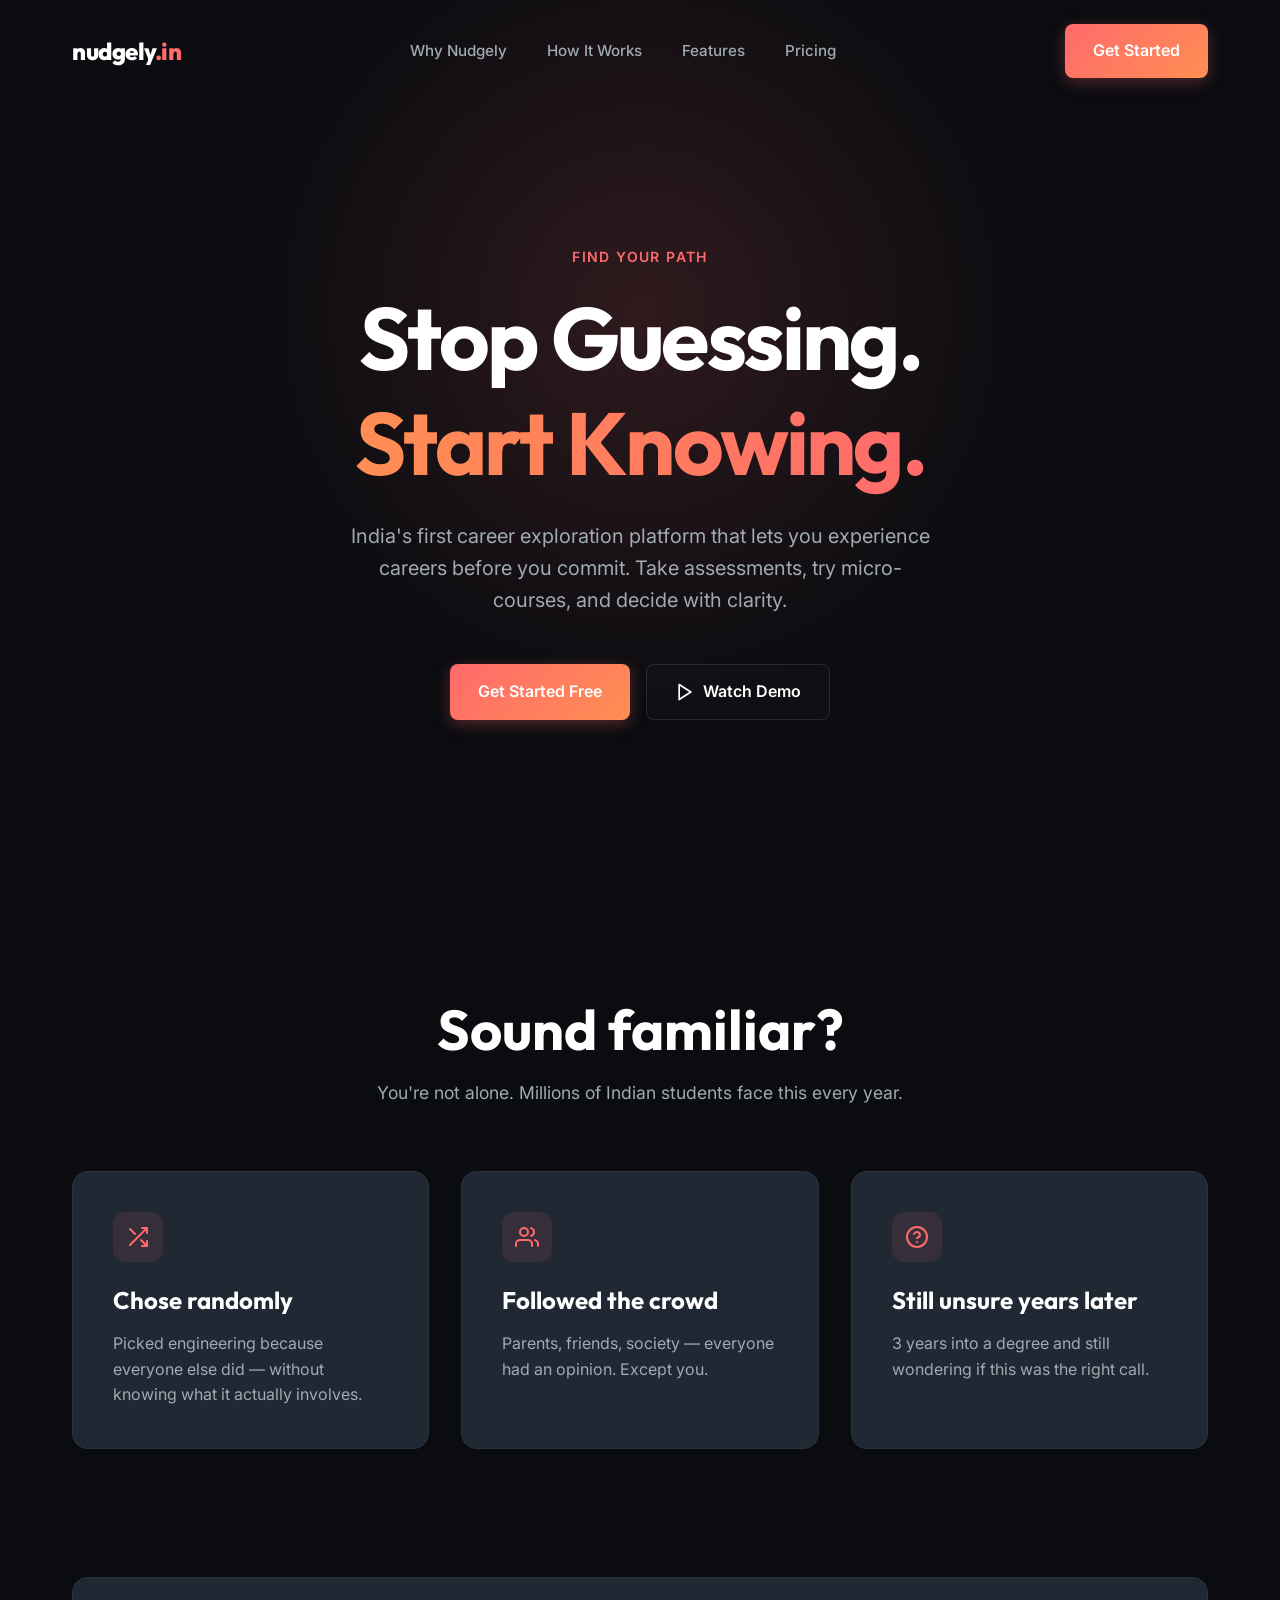
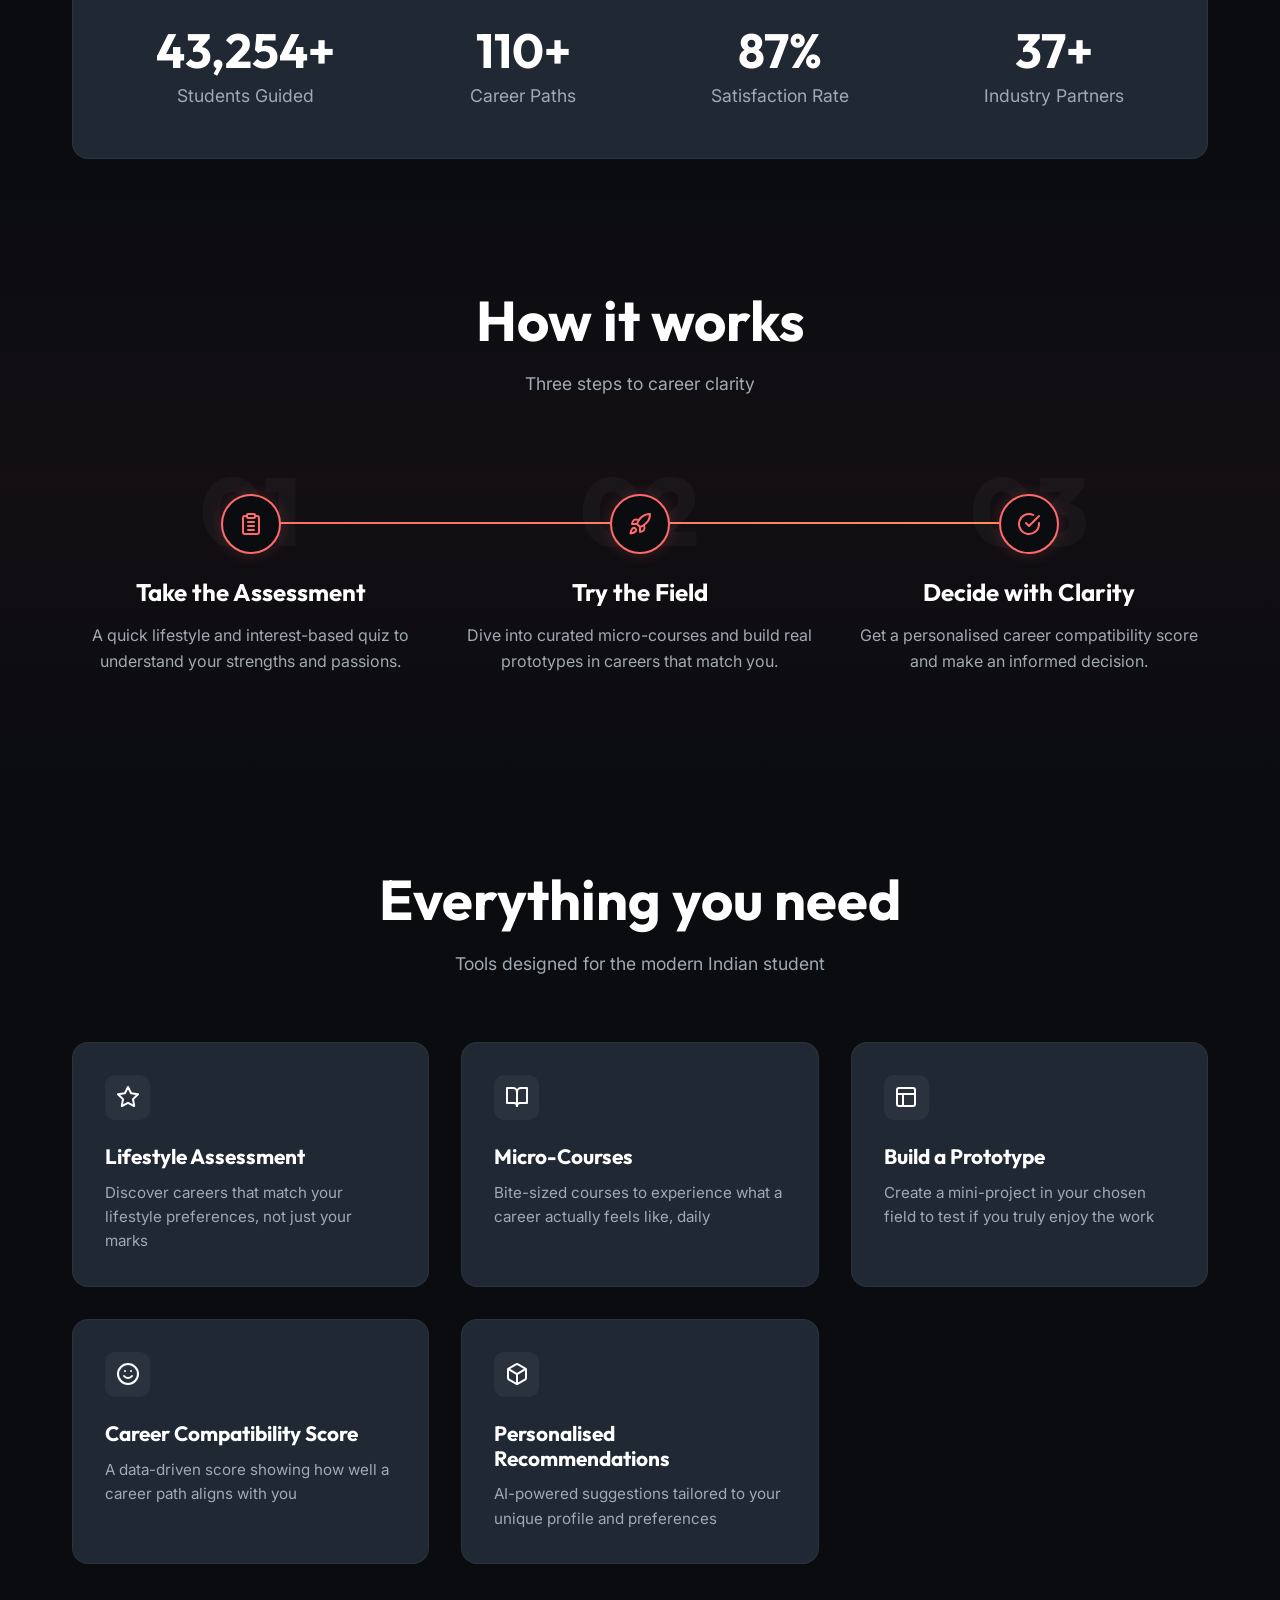
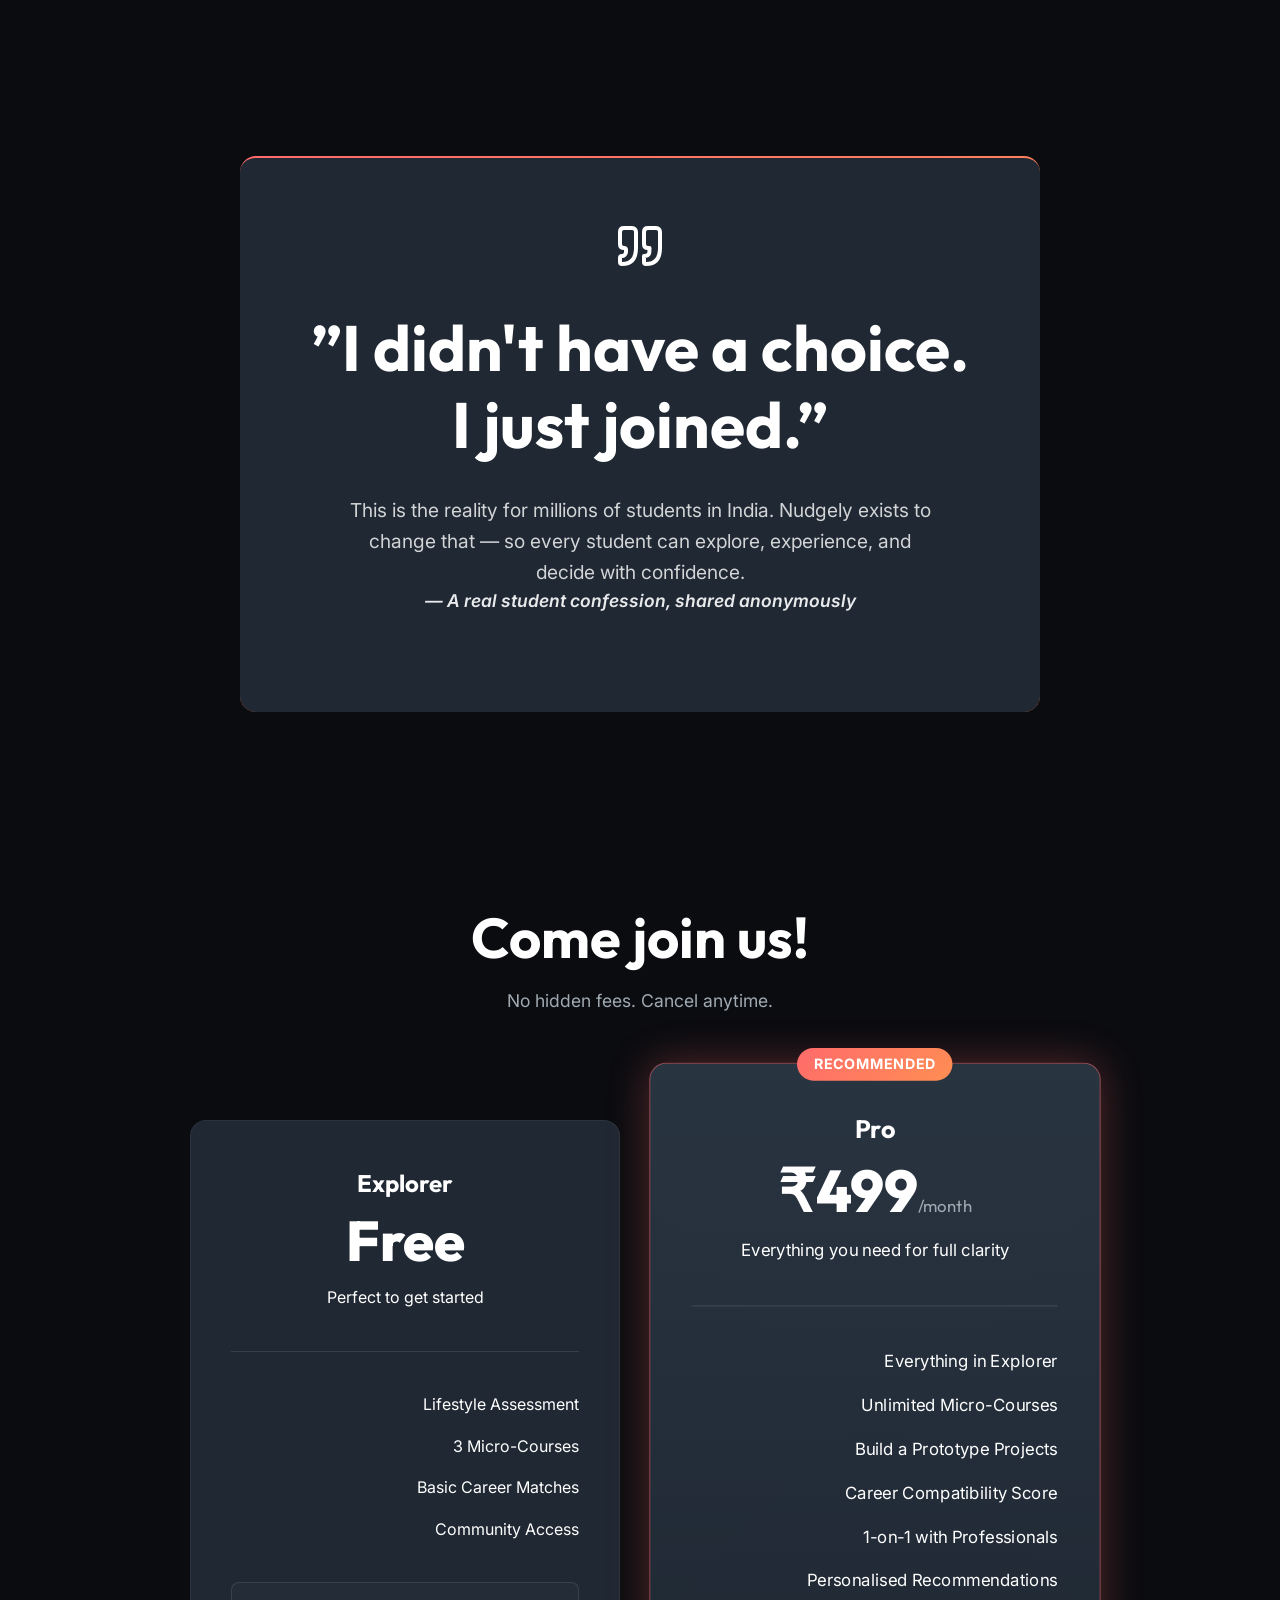
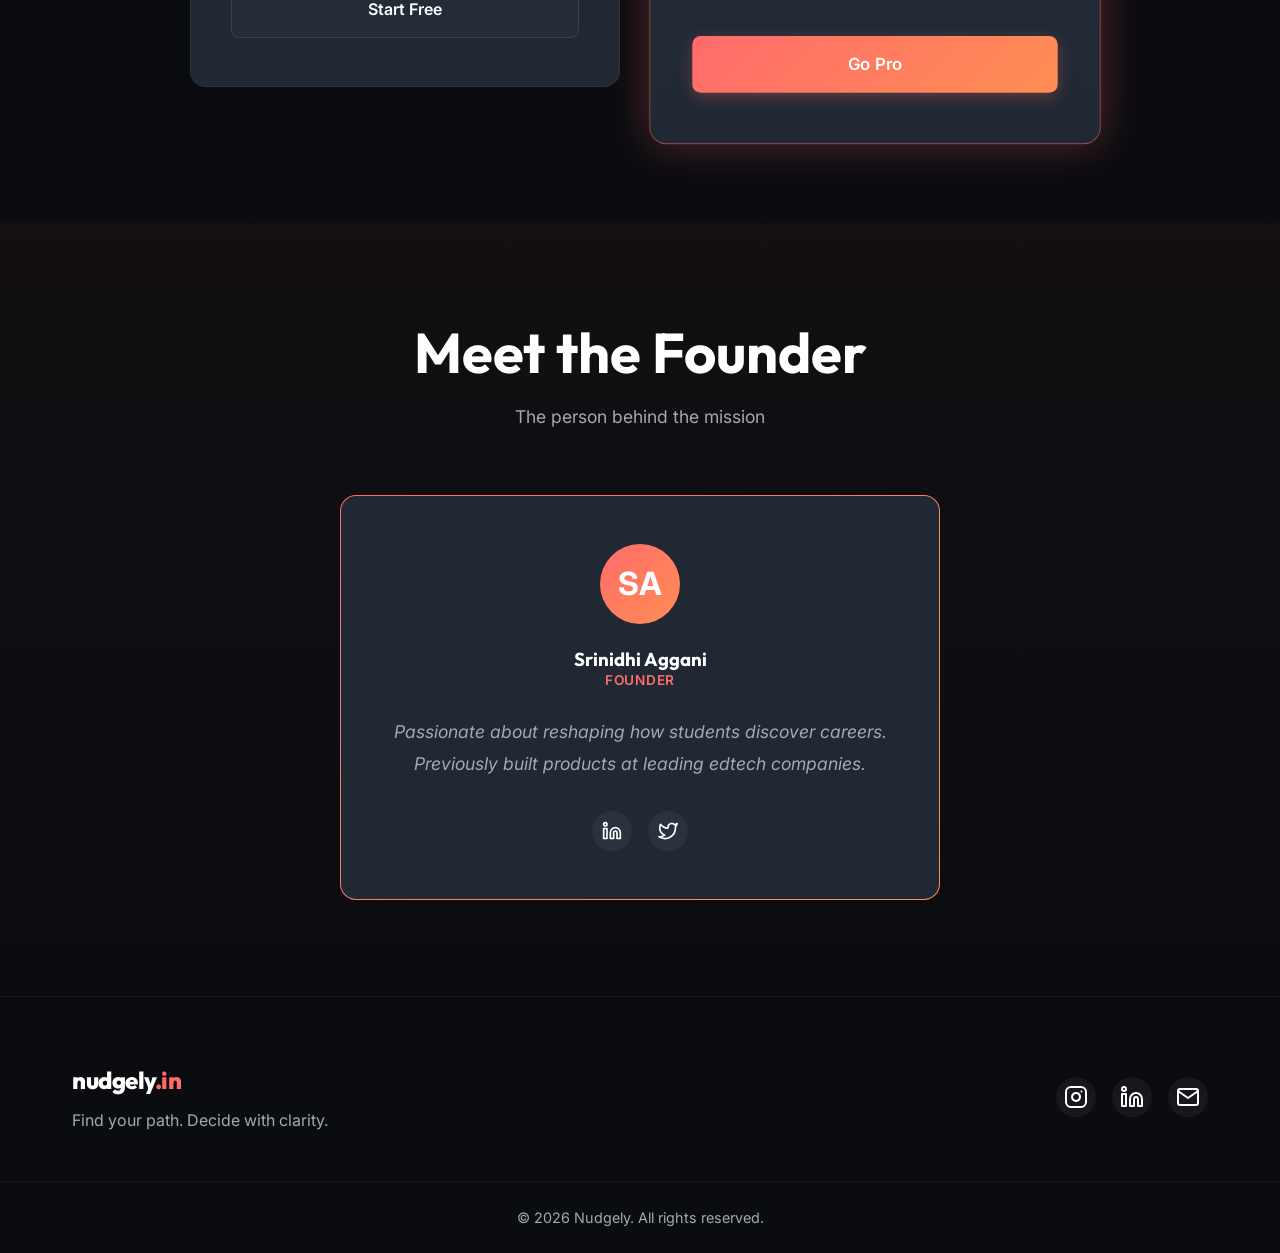
==== index.html @ b8308d06 "add files via upload" ====
<!DOCTYPE html>
<html lang="en">
<head>
    <meta charset="UTF-8">
    <meta name="viewport" content="width=device-width, initial-scale=1.0">
    <title>Nudgely - Find Your Path</title>
    <meta name="description" content="India's first career exploration platform that lets you experience careers before you commit. Take assessments, try micro-courses, and decide with clarity.">
    
    <!-- Google Fonts -->
    <link rel="preconnect" href="https://fonts.googleapis.com">
    <link rel="preconnect" href="https://fonts.gstatic.com" crossorigin>
    <link href="https://fonts.googleapis.com/css2?family=Inter:wght@400;500;600&family=Outfit:wght@400;600;700;800&display=swap" rel="stylesheet">
    
    <!-- CSS -->
    <link rel="stylesheet" href="styles.css">
</head>
<body>
    <!-- Navigation Bar -->
    <nav id="navbar" class="navbar">
        <div class="container nav-container">
            <a href="#" class="logo">nudgely<span class="text-accent">.in</span></a>
            
            <ul class="nav-links">
                <li><a href="#problem">Why Nudgely</a></li>
                <li><a href="#how-it-works">How It Works</a></li>
                <li><a href="#features">Features</a></li>
                <li><a href="#pricing">Pricing</a></li>
            </ul>

            <div class="nav-cta">
                <a href="onboarding.html" class="btn btn-primary">Get Started</a>
            </div>
            
            <!-- Mobile Menu Toggle (optional but good for responsive) -->
            <button class="mobile-toggle" aria-label="Toggle menu">
                <span></span>
                <span></span>
                <span></span>
            </button>
        </div>
    </nav>

    <!-- Hero Section -->
    <header class="hero">
        <!-- Decorative Glow -->
        <div class="hero-glow"></div>
        
        <div class="container hero-container text-center reveal">
            <span class="section-tag">FIND YOUR PATH</span>
            <h1 class="hero-title">
                Stop Guessing.<br>
                <span class="text-gradient">Start Knowing.</span>
            </h1>
            <p class="hero-subtitle">
                India's first career exploration platform that lets you experience careers before you commit. Take assessments, try micro-courses, and decide with clarity.
            </p>
            <div class="hero-buttons">
                <a href="onboarding.html" class="btn btn-primary">Get Started Free</a>
                <a href="#demo" class="btn btn-outline">
                    <svg width="20" height="20" viewBox="0 0 24 24" fill="none" stroke="currentColor" stroke-width="2" stroke-linecap="round" stroke-linejoin="round" style="margin-right: 8px;"><polygon points="5 3 19 12 5 21 5 3"></polygon></svg>
                    Watch Demo
                </a>
            </div>
        </div>
    </header>

    <!-- Problem Section -->
    <section id="problem" class="problem">
        <div class="container">
            <div class="section-header text-center reveal">
                <h2 class="section-title">Sound familiar?</h2>
                <p class="section-subtitle">You're not alone. Millions of Indian students face this every year.</p>
            </div>
            
            <div class="problem-grid">
                <div class="problem-card reveal">
                    <div class="card-icon">
                        <svg width="24" height="24" viewBox="0 0 24 24" fill="none" stroke="currentColor" stroke-width="2" stroke-linecap="round" stroke-linejoin="round"><path d="M16 3h5v5"></path><path d="M4 20L21 3"></path><path d="M21 16v5h-5"></path><path d="M15 15l6 6"></path><path d="M4 4l5 5"></path></svg>
                    </div>
                    <h3>Chose randomly</h3>
                    <p>Picked engineering because everyone else did &mdash; without knowing what it actually involves.</p>
                </div>
                
                <div class="problem-card reveal" style="transition-delay: 0.1s;">
                    <div class="card-icon">
                        <svg width="24" height="24" viewBox="0 0 24 24" fill="none" stroke="currentColor" stroke-width="2" stroke-linecap="round" stroke-linejoin="round"><path d="M17 21v-2a4 4 0 0 0-4-4H5a4 4 0 0 0-4 4v2"></path><circle cx="9" cy="7" r="4"></circle><path d="M23 21v-2a4 4 0 0 0-3-3.87"></path><path d="M16 3.13a4 4 0 0 1 0 7.75"></path></svg>
                    </div>
                    <h3>Followed the crowd</h3>
                    <p>Parents, friends, society &mdash; everyone had an opinion. Except you.</p>
                </div>
                
                <div class="problem-card reveal" style="transition-delay: 0.2s;">
                    <div class="card-icon">
                        <svg width="24" height="24" viewBox="0 0 24 24" fill="none" stroke="currentColor" stroke-width="2" stroke-linecap="round" stroke-linejoin="round"><circle cx="12" cy="12" r="10"></circle><path d="M9.09 9a3 3 0 0 1 5.83 1c0 2-3 3-3 3"></path><line x1="12" y1="17" x2="12.01" y2="17"></line></svg>
                    </div>
                    <h3>Still unsure years later</h3>
                    <p>3 years into a degree and still wondering if this was the right call.</p>
                </div>
            </div>
        </div>
    </section>

    <!-- Stats Section -->
    <section class="stats">
        <div class="container reveal">
            <div class="stats-container">
                <div class="stat-item">
                    <h3 class="stat-number" data-target="50000" data-suffix="+">0</h3>
                    <p class="stat-label">Students Guided</p>
                </div>
                <div class="stat-item">
                    <h3 class="stat-number" data-target="120" data-suffix="+">0</h3>
                    <p class="stat-label">Career Paths</p>
                </div>
                <div class="stat-item">
                    <h3 class="stat-number" data-target="95" data-suffix="%">0</h3>
                    <p class="stat-label">Satisfaction Rate</p>
                </div>
                <div class="stat-item">
                    <h3 class="stat-number" data-target="40" data-suffix="+">0</h3>
                    <p class="stat-label">Industry Partners</p>
                </div>
            </div>
        </div>
    </section>

    <!-- How It Works Section -->
    <section id="how-it-works" class="how-it-works">
        <div class="container">
            <div class="section-header text-center reveal">
                <h2 class="section-title">How it works</h2>
                <p class="section-subtitle">Three steps to career clarity</p>
            </div>
            
            <div class="steps-container">
                <div class="step reveal">
                    <div class="step-number">01</div>
                    <div class="step-icon">
                        <svg width="24" height="24" viewBox="0 0 24 24" fill="none" stroke="currentColor" stroke-width="2" stroke-linecap="round" stroke-linejoin="round"><path d="M16 4h2a2 2 0 0 1 2 2v14a2 2 0 0 1-2 2H6a2 2 0 0 1-2-2V6a2 2 0 0 1 2-2h2"></path><rect x="8" y="2" width="8" height="4" rx="1" ry="1"></rect><path d="M9 14h6"></path><path d="M9 10h6"></path><path d="M9 18h6"></path></svg>
                    </div>
                    <h3>Take the Assessment</h3>
                    <p>A quick lifestyle and interest-based quiz to understand your strengths and passions.</p>
                </div>
                
                <div class="step reveal" style="transition-delay: 0.1s;">
                    <div class="step-number">02</div>
                    <div class="step-icon">
                        <svg width="24" height="24" viewBox="0 0 24 24" fill="none" stroke="currentColor" stroke-width="2" stroke-linecap="round" stroke-linejoin="round"><path d="M4.5 16.5c-1.5 1.26-2 5-2 5s3.74-.5 5-2c.71-.84.7-2.13-.09-2.91a2.18 2.18 0 0 0-2.91-.09z"></path><path d="m12 15-3-3a22 22 0 0 1 2-3.95A12.88 12.88 0 0 1 22 2c0 2.72-.78 7.5-6 11a22.35 22.35 0 0 1-4 2z"></path><path d="M9 12H4s.55-3.03 2-4c1.62-1.08 5 0 5 0"></path><path d="M12 15v5s3.03-.55 4-2c1.08-1.62 0-5 0-5"></path></svg>
                    </div>
                    <h3>Try the Field</h3>
                    <p>Dive into curated micro-courses and build real prototypes in careers that match you.</p>
                </div>
                
                <div class="step reveal" style="transition-delay: 0.2s;">
                    <div class="step-number">03</div>
                    <div class="step-icon">
                        <svg width="24" height="24" viewBox="0 0 24 24" fill="none" stroke="currentColor" stroke-width="2" stroke-linecap="round" stroke-linejoin="round"><path d="M22 11.08V12a10 10 0 1 1-5.93-9.14"></path><polyline points="22 4 12 14.01 9 11.01"></polyline></svg>
                    </div>
                    <h3>Decide with Clarity</h3>
                    <p>Get a personalised career compatibility score and make an informed decision.</p>
                </div>
            </div>
        </div>
    </section>

    <!-- Features Section -->
    <section id="features" class="features">
        <div class="container">
            <div class="section-header text-center reveal">
                <h2 class="section-title">Everything you need</h2>
                <p class="section-subtitle">Tools designed for the modern Indian student</p>
            </div>
            
            <div class="features-grid">
                <div class="feature-card reveal">
                    <div class="feature-icon">
                        <svg width="24" height="24" viewBox="0 0 24 24" fill="none" stroke="currentColor" stroke-width="2" stroke-linecap="round" stroke-linejoin="round"><polygon points="12 2 15.09 8.26 22 9.27 17 14.14 18.18 21.02 12 17.77 5.82 21.02 7 14.14 2 9.27 8.91 8.26 12 2"></polygon></svg>
                    </div>
                    <h3>Lifestyle Assessment</h3>
                    <p>Discover careers that match your lifestyle preferences, not just your marks</p>
                </div>
                
                <div class="feature-card reveal" style="transition-delay: 0.1s;">
                    <div class="feature-icon">
                        <svg width="24" height="24" viewBox="0 0 24 24" fill="none" stroke="currentColor" stroke-width="2" stroke-linecap="round" stroke-linejoin="round"><path d="M2 3h6a4 4 0 0 1 4 4v14a3 3 0 0 0-3-3H2z"></path><path d="M22 3h-6a4 4 0 0 0-4 4v14a3 3 0 0 1 3-3h7z"></path></svg>
                    </div>
                    <h3>Micro-Courses</h3>
                    <p>Bite-sized courses to experience what a career actually feels like, daily</p>
                </div>
                
                <div class="feature-card reveal" style="transition-delay: 0.2s;">
                    <div class="feature-icon">
                        <svg width="24" height="24" viewBox="0 0 24 24" fill="none" stroke="currentColor" stroke-width="2" stroke-linecap="round" stroke-linejoin="round"><rect x="3" y="3" width="18" height="18" rx="2" ry="2"></rect><line x1="3" y1="9" x2="21" y2="9"></line><line x1="9" y1="21" x2="9" y2="9"></line></svg>
                    </div>
                    <h3>Build a Prototype</h3>
                    <p>Create a mini-project in your chosen field to test if you truly enjoy the work</p>
                </div>
                
                <div class="feature-card reveal" style="transition-delay: 0.3s;">
                    <div class="feature-icon">
                        <svg width="24" height="24" viewBox="0 0 24 24" fill="none" stroke="currentColor" stroke-width="2" stroke-linecap="round" stroke-linejoin="round"><circle cx="12" cy="12" r="10"></circle><path d="M8 14s1.5 2 4 2 4-2 4-2"></path><line x1="9" y1="9" x2="9.01" y2="9"></line><line x1="15" y1="9" x2="15.01" y2="9"></line></svg>
                    </div>
                    <h3>Career Compatibility Score</h3>
                    <p>A data-driven score showing how well a career path aligns with you</p>
                </div>
                

                
                <div class="feature-card reveal" style="transition-delay: 0.5s;">
                    <div class="feature-icon">
                        <svg width="24" height="24" viewBox="0 0 24 24" fill="none" stroke="currentColor" stroke-width="2" stroke-linecap="round" stroke-linejoin="round"><path d="M21 16V8a2 2 0 0 0-1-1.73l-7-4a2 2 0 0 0-2 0l-7 4A2 2 0 0 0 3 8v8a2 2 0 0 0 1 1.73l7 4a2 2 0 0 0 2 0l7-4A2 2 0 0 0 21 16z"></path><polyline points="3.27 6.96 12 12.01 20.73 6.96"></polyline><line x1="12" y1="22.08" x2="12" y2="12"></line></svg>
                    </div>
                    <h3>Personalised Recommendations</h3>
                    <p>AI-powered suggestions tailored to your unique profile and preferences</p>
                </div>
            </div>
        </div>
    </section>

    <!-- Quote Section -->
    <section class="quote-section">
        <div class="container">
            <div class="quote-container text-center reveal">
                <svg class="quote-mark" width="48" height="48" viewBox="0 0 24 24" fill="none" stroke="currentColor" stroke-width="2" stroke-linecap="round" stroke-linejoin="round"><path d="M3 21c3 0 7-1 7-8V5c0-1.25-.756-2.017-2-2H4c-1.25 0-2 .75-2 1.972V11c0 1.25.75 2 2 2 1 0 1 0 1 1v1c0 1-1 2-2 2s-1 .008-1 1.031V20c0 1 0 1 1 1z"></path><path d="M15 21c3 0 7-1 7-8V5c0-1.25-.757-2.017-2-2h-4c-1.25 0-2 .75-2 1.972V11c0 1.25.75 2 2 2h.75c0 2.25.25 4-2.75 4v3c0 1 0 1 1 1z"></path></svg>
                <blockquote class="large-quote">&rdquo;I didn't have a choice. I just joined.&rdquo;</blockquote>
                <p class="quote-subtext">This is the reality for millions of students in India. Nudgely exists to change that &mdash; so every student can explore, experience, and decide with confidence.</p>
                <p class="quote-attribution">&mdash; A real student confession, shared anonymously</p>
            </div>
        </div>
    </section>

    <!-- Pricing Section -->
    <section id="pricing" class="pricing">
        <div class="container">
            <div class="section-header text-center reveal">
                <h2 class="section-title">Come join us!</h2>
                <p class="section-subtitle">No hidden fees. Cancel anytime.</p>
            </div>
            
            <div class="pricing-grid">
                <!-- Free Plan -->
                <div class="pricing-card reveal">
                    <div class="pricing-header">
                        <h3>Explorer</h3>
                        <div class="price">Free</div>
                        <p>Perfect to get started</p>
                    </div>
                    <ul class="pricing-features">
                        <li><svg width="20" height="20" viewBox="0 0 24 24" fill="none" stroke="currentColor" stroke-width="2" stroke-linecap="round" stroke-linejoin="round" class="check-icon"><polyline points="20 6 9 17 4 12"></polyline></svg> Lifestyle Assessment</li>
                        <li><svg width="20" height="20" viewBox="0 0 24 24" fill="none" stroke="currentColor" stroke-width="2" stroke-linecap="round" stroke-linejoin="round" class="check-icon"><polyline points="20 6 9 17 4 12"></polyline></svg> 3 Micro-Courses</li>
                        <li><svg width="20" height="20" viewBox="0 0 24 24" fill="none" stroke="currentColor" stroke-width="2" stroke-linecap="round" stroke-linejoin="round" class="check-icon"><polyline points="20 6 9 17 4 12"></polyline></svg> Basic Career Matches</li>
                        <li><svg width="20" height="20" viewBox="0 0 24 24" fill="none" stroke="currentColor" stroke-width="2" stroke-linecap="round" stroke-linejoin="round" class="check-icon"><polyline points="20 6 9 17 4 12"></polyline></svg> Community Access</li>
                    </ul>
                    <a href="#" class="btn btn-outline" style="width: 100%;">Start Free</a>
                </div>
                
                <!-- Pro Plan -->
                <div class="pricing-card pro reveal" style="transition-delay: 0.1s;">
                    <div class="recommended-badge">Recommended</div>
                    <div class="pricing-header">
                        <h3>Pro</h3>
                        <div class="price">₹499<span>/month</span></div>
                        <p>Everything you need for full clarity</p>
                    </div>
                    <ul class="pricing-features">
                        <li><svg width="20" height="20" viewBox="0 0 24 24" fill="none" stroke="currentColor" stroke-width="2" stroke-linecap="round" stroke-linejoin="round" class="check-icon"><polyline points="20 6 9 17 4 12"></polyline></svg> Everything in Explorer</li>
                        <li><svg width="20" height="20" viewBox="0 0 24 24" fill="none" stroke="currentColor" stroke-width="2" stroke-linecap="round" stroke-linejoin="round" class="check-icon"><polyline points="20 6 9 17 4 12"></polyline></svg> Unlimited Micro-Courses</li>
                        <li><svg width="20" height="20" viewBox="0 0 24 24" fill="none" stroke="currentColor" stroke-width="2" stroke-linecap="round" stroke-linejoin="round" class="check-icon"><polyline points="20 6 9 17 4 12"></polyline></svg> Build a Prototype Projects</li>
                        <li><svg width="20" height="20" viewBox="0 0 24 24" fill="none" stroke="currentColor" stroke-width="2" stroke-linecap="round" stroke-linejoin="round" class="check-icon"><polyline points="20 6 9 17 4 12"></polyline></svg> Career Compatibility Score</li>
                        <li><svg width="20" height="20" viewBox="0 0 24 24" fill="none" stroke="currentColor" stroke-width="2" stroke-linecap="round" stroke-linejoin="round" class="check-icon"><polyline points="20 6 9 17 4 12"></polyline></svg> 1-on-1 with Professionals</li>
                        <li><svg width="20" height="20" viewBox="0 0 24 24" fill="none" stroke="currentColor" stroke-width="2" stroke-linecap="round" stroke-linejoin="round" class="check-icon"><polyline points="20 6 9 17 4 12"></polyline></svg> Personalised Recommendations</li>
                    </ul>
                    <a href="#" class="btn btn-primary" style="width: 100%;">Go Pro</a>
                </div>
            </div>
        </div>
    </section>

    <!-- Founder Section -->
    <section class="founder-section">
        <div class="container">
            <div class="section-header text-center reveal">
                <h2 class="section-title">Meet the Founder</h2>
                <p class="section-subtitle">The person behind the mission</p>
            </div>
            
            <div class="founder-card reveal">
                <div class="founder-info">
                    <div class="founder-avatar">SA</div>
                    <h3>Srinidhi Aggani</h3>
                    <div class="founder-title">Founder</div>
                    <p class="founder-bio">Passionate about reshaping how students discover careers. Previously built products at leading edtech companies.</p>
                    <div class="founder-socials">
                        <a href="#" aria-label="LinkedIn"><svg width="20" height="20" viewBox="0 0 24 24" fill="none" stroke="currentColor" stroke-width="2" stroke-linecap="round" stroke-linejoin="round"><path d="M16 8a6 6 0 0 1 6 6v7h-4v-7a2 2 0 0 0-2-2 2 2 0 0 0-2 2v7h-4v-7a6 6 0 0 1 6-6z"></path><rect x="2" y="9" width="4" height="12"></rect><circle cx="4" cy="4" r="2"></circle></svg></a>
                        <a href="#" aria-label="Twitter"><svg width="20" height="20" viewBox="0 0 24 24" fill="none" stroke="currentColor" stroke-width="2" stroke-linecap="round" stroke-linejoin="round"><path d="M23 3a10.9 10.9 0 0 1-3.14 1.53 4.48 4.48 0 0 0-7.86 3v1A10.66 10.66 0 0 1 3 4s-4 9 5 13a11.64 11.64 0 0 1-7 2c9 5 20 0 20-11.5a4.5 4.5 0 0 0-.08-.83A7.72 7.72 0 0 0 23 3z"></path></svg></a>
                    </div>
                </div>
            </div>
        </div>
    </section>

    <!-- Footer -->
    <footer class="footer">
        <div class="container footer-container">
            <div class="footer-brand">
                <a href="#" class="logo">nudgely<span class="text-accent">.in</span></a>
                <p>Find your path. Decide with clarity.</p>
            </div>
            <div class="footer-socials">
                <a href="#" aria-label="Instagram"><svg width="24" height="24" viewBox="0 0 24 24" fill="none" stroke="currentColor" stroke-width="2" stroke-linecap="round" stroke-linejoin="round"><rect x="2" y="2" width="20" height="20" rx="5" ry="5"></rect><path d="M16 11.37A4 4 0 1 1 12.63 8 4 4 0 0 1 16 11.37z"></path><line x1="17.5" y1="6.5" x2="17.51" y2="6.5"></line></svg></a>
                <a href="#" aria-label="LinkedIn"><svg width="24" height="24" viewBox="0 0 24 24" fill="none" stroke="currentColor" stroke-width="2" stroke-linecap="round" stroke-linejoin="round"><path d="M16 8a6 6 0 0 1 6 6v7h-4v-7a2 2 0 0 0-2-2 2 2 0 0 0-2 2v7h-4v-7a6 6 0 0 1 6-6z"></path><rect x="2" y="9" width="4" height="12"></rect><circle cx="4" cy="4" r="2"></circle></svg></a>
                <a href="#" aria-label="Email"><svg width="24" height="24" viewBox="0 0 24 24" fill="none" stroke="currentColor" stroke-width="2" stroke-linecap="round" stroke-linejoin="round"><path d="M4 4h16c1.1 0 2 .9 2 2v12c0 1.1-.9 2-2 2H4c-1.1 0-2-.9-2-2V6c0-1.1.9-2 2-2z"></path><polyline points="22,6 12,13 2,6"></polyline></svg></a>
            </div>
        </div>
        <div class="footer-bottom">
            <p>&copy; 2026 Nudgely. All rights reserved.</p>
        </div>
    </footer>

    <script src="script.js"></script>
</body>
</html>
---- styles.css ----
/* =========================================
   Nudgely Design System & CSS Variables
   ========================================= */

:root {
    /* Color Palette */
    --bg-dark: #0B0C10;
    --bg-card: #1F2833;
    --bg-card-hover: #293441;
    --text-main: #FFFFFF;
    --text-muted: #A0AAB2;
    --accent-primary: #FF6B6B;
    --accent-secondary: #FF8E53;
    --accent-gradient: linear-gradient(135deg, var(--accent-primary), var(--accent-secondary));
    --text-gradient: linear-gradient(to right, var(--accent-secondary), var(--accent-primary));
    
    /* Typography */
    --font-heading: 'Outfit', sans-serif;
    --font-body: 'Inter', sans-serif;
    
    /* Spacing & Layout */
    --container-max: 1200px;
    --section-padding: 6rem 2rem;
    
    /* Borders & Shadows */
    --border-radius: 16px;
    --card-border: 1px solid rgba(255, 255, 255, 0.05);
    --card-border-gradient: 1px solid transparent;
    --shadow-glow: 0 0 40px rgba(255, 107, 107, 0.3);
    
    /* Transitions */
    --transition-fast: 0.2s ease;
    --transition-medium: 0.3s ease;
}

/* =========================================
   CSS Resets & Foundation
   ========================================= */

* {
    margin: 0;
    padding: 0;
    box-sizing: border-box;
}

html {
    scroll-behavior: smooth;
}

body {
    background-color: var(--bg-dark);
    color: var(--text-main);
    font-family: var(--font-body);
    line-height: 1.6;
    overflow-x: hidden;
    -webkit-font-smoothing: antialiased;
}

h1, h2, h3, h4, h5, h6 {
    font-family: var(--font-heading);
    font-weight: 700;
    line-height: 1.2;
}

a {
    text-decoration: none;
    color: inherit;
}

ul {
    list-style: none;
}

img {
    max-width: 100%;
    height: auto;
    display: block;
}

.container {
    max-width: var(--container-max);
    margin: 0 auto;
    padding: 0 2rem;
}

/* Typography Utilities */
.text-accent {
    color: var(--accent-primary);
}

@keyframes fluidGradient {
    0% { background-position: 0% 50%; }
    50% { background-position: 100% 50%; }
    100% { background-position: 0% 50%; }
}

.text-gradient {
    background: linear-gradient(270deg, var(--accent-secondary), var(--accent-primary), var(--accent-secondary));
    background-size: 200% auto;
    -webkit-background-clip: text;
    -webkit-text-fill-color: transparent;
    background-clip: text;
    color: transparent;
}

.text-gradient:hover {
    animation: fluidGradient 2s ease infinite;
}

.text-center {
    text-align: center;
}

.section-tag {
    display: inline-block;
    font-size: 0.875rem;
    font-weight: 600;
    letter-spacing: 0.1em;
    text-transform: uppercase;
    color: var(--accent-primary);
    margin-bottom: 1rem;
}

/* Buttons */
.btn {
    display: inline-flex;
    align-items: center;
    justify-content: center;
    padding: 0.875rem 1.75rem;
    font-weight: 600;
    border-radius: 8px;
    transition: var(--transition-medium);
    cursor: pointer;
    font-family: var(--font-body);
    font-size: 1rem;
    border: none;
}

.btn-primary {
    background: var(--accent-gradient);
    color: white;
    box-shadow: 0 4px 15px rgba(255, 107, 107, 0.3);
}

.btn-primary:hover {
    transform: translateY(-2px);
    box-shadow: 0 6px 20px rgba(255, 107, 107, 0.4);
}

.btn-outline {
    background: rgba(255, 255, 255, 0.02);
    color: white;
    border: 1px solid rgba(255, 255, 255, 0.1);
}

.btn-outline:hover {
    border-color: rgba(255, 255, 255, 0.2);
    background: rgba(255, 255, 255, 0.05);
}

/* Layout Utilities */
section {
    padding: var(--section-padding);
}

/* =========================================
   Navigation Bar
   ========================================= */

.navbar {
    position: fixed;
    top: 0;
    left: 0;
    width: 100%;
    z-index: 1000;
    padding: 1.5rem 0;
    transition: var(--transition-medium);
    border-bottom: 1px solid transparent;
}

.navbar.scrolled {
    background: rgba(11, 12, 16, 0.85);
    backdrop-filter: blur(12px);
    -webkit-backdrop-filter: blur(12px);
    padding: 1rem 0;
    border-bottom: var(--card-border);
}

.nav-container {
    display: flex;
    justify-content: space-between;
    align-items: center;
}

.logo {
    font-family: var(--font-heading);
    font-size: 1.5rem;
    font-weight: 800;
    letter-spacing: -0.02em;
}

.nav-links {
    display: flex;
    gap: 2.5rem;
}

.nav-links a {
    font-size: 0.95rem;
    font-weight: 500;
    color: var(--text-muted);
    transition: var(--transition-fast);
}

.nav-links a:hover {
    color: var(--text-main);
}

.mobile-toggle {
    display: none;
    background: none;
    border: none;
    cursor: pointer;
    flex-direction: column;
    gap: 5px;
}

.mobile-toggle span {
    display: block;
    width: 25px;
    height: 2px;
    background: white;
    transition: var(--transition-fast);
}

/* =========================================
   Hero Section
   ========================================= */

.hero {
    position: relative;
    padding: 12rem 0 8rem;
    overflow: hidden;
    min-height: 100vh;
    display: flex;
    align-items: center;
}

.hero-glow {
    position: absolute;
    top: -10%;
    left: 50%;
    transform: translateX(-50%);
    width: 800px;
    height: 800px;
    background: radial-gradient(circle, rgba(255, 107, 107, 0.15) 0%, rgba(11, 12, 16, 0) 70%);
    z-index: -1;
    border-radius: 50%;
}



.hero-container {
    max-width: 800px;
}

.hero-title {
    font-size: clamp(3.5rem, 8vw, 5.5rem);
    letter-spacing: -0.03em;
    margin-bottom: 1.5rem;
}

.hero-subtitle {
    font-size: clamp(1.1rem, 2vw, 1.25rem);
    color: var(--text-muted);
    margin-bottom: 3rem;
    max-width: 600px;
    margin-left: auto;
    margin-right: auto;
}

.hero-buttons {
    display: flex;
    justify-content: center;
    gap: 1rem;
}

/* Reveal Animation */
.reveal {
    opacity: 0;
    transform: translateY(40px) scale(0.95);
    transition: all 0.8s cubic-bezier(0.175, 0.885, 0.32, 1.275);
}

.reveal.active {
    opacity: 1;
    transform: translateY(0) scale(1);
}

/* Responsive Setup */
@media (max-width: 768px) {
    .nav-links, .nav-cta {
        display: none;
    }
    .mobile-toggle {
        display: flex;
    }
    .hero-buttons {
        flex-direction: column;
    }
    
    .navbar.mobile-active {
        background: rgba(11, 12, 16, 0.98);
    }
    
    .navbar.mobile-active .nav-links {
        display: flex;
        flex-direction: column;
        position: absolute;
        top: 100%;
        left: 0;
        width: 100%;
        background: rgba(11, 12, 16, 0.98);
        padding: 2rem;
        border-bottom: var(--card-border);
        align-items: center;
    }
    
    .navbar.mobile-active .nav-cta {
        display: block;
        position: absolute;
        top: 250px;
        left: 50%;
        transform: translateX(-50%);
    }
}

/* =========================================
   Stats Section
   ========================================= */

.stats {
    padding: 2rem 0;
}

.stats-container {
    display: flex;
    justify-content: space-around;
    align-items: center;
    background: var(--bg-card);
    border: var(--card-border);
    border-radius: var(--border-radius);
    padding: 3rem 2rem;
    flex-wrap: wrap;
    gap: 2rem;
}

.stat-item {
    text-align: center;
}

.stat-number {
    font-size: 3rem;
    font-family: var(--font-heading);
    font-weight: 700;
    color: var(--accent-cyan);
    margin-bottom: 0.5rem;
    line-height: 1;
}

.stat-label {
    color: var(--text-muted);
    font-size: 1.1rem;
}

/* =========================================
   Problem Section
   ========================================= */

.section-header {
    margin-bottom: 4rem;
}

.section-title {
    font-size: clamp(2.5rem, 5vw, 3.5rem);
    margin-bottom: 1rem;
}

.section-subtitle {
    font-size: 1.1rem;
    color: var(--text-muted);
    max-width: 600px;
    margin: 0 auto;
}

.problem-grid {
    display: grid;
    grid-template-columns: repeat(auto-fit, minmax(300px, 1fr));
    gap: 2rem;
}

.problem-card {
    background: var(--bg-card);
    border: var(--card-border);
    border-radius: var(--border-radius);
    padding: 2.5rem;
    transition: var(--transition-medium);
}

.problem-card:hover {
    transform: translateY(-5px);
    background: var(--bg-card-hover);
    border-color: rgba(255, 107, 107, 0.3);
    box-shadow: 0 10px 30px rgba(0, 0, 0, 0.2);
}

.card-icon {
    width: 50px;
    height: 50px;
    background: rgba(255, 107, 107, 0.1);
    color: var(--accent-primary);
    border-radius: 12px;
    display: flex;
    align-items: center;
    justify-content: center;
    margin-bottom: 1.5rem;
}

.problem-card h3 {
    font-size: 1.5rem;
    margin-bottom: 1rem;
}

.problem-card p {
    color: var(--text-muted);
}

/* =========================================
   How It Works Section
   ========================================= */

.how-it-works {
    background: linear-gradient(to bottom, var(--bg-dark), rgba(255, 107, 107, 0.03), var(--bg-dark));
}

.steps-container {
    display: grid;
    grid-template-columns: repeat(3, 1fr);
    gap: 2rem;
    position: relative;
    padding-top: 2rem;
}

/* Connecting Line */
.steps-container::before {
    content: '';
    position: absolute;
    top: 60px;
    left: 15%;
    right: 15%;
    height: 2px;
    background: var(--accent-gradient);
    z-index: 0;
}

@media (max-width: 768px) {
    .steps-container {
        grid-template-columns: 1fr;
    }
    .steps-container::before {
        display: none;
    }
}

.step {
    text-align: center;
    position: relative;
    z-index: 1;
}

.step-icon {
    width: 60px;
    height: 60px;
    background: var(--bg-dark);
    border: 2px solid var(--accent-primary);
    border-radius: 50%;
    display: flex;
    align-items: center;
    justify-content: center;
    margin: 0 auto 1.5rem;
    color: var(--accent-primary);
    box-shadow: 0 0 15px rgba(255, 107, 107, 0.2);
}

.step-number {
    font-family: var(--font-heading);
    font-size: 6rem;
    font-weight: 800;
    color: rgba(255, 255, 255, 0.03);
    position: absolute;
    top: -60px;
    left: 50%;
    transform: translateX(-50%);
    z-index: -1;
}

.step h3 {
    font-size: 1.5rem;
    margin-bottom: 1rem;
}

.step p {
    color: var(--text-muted);
}

/* =========================================
   Features Section
   ========================================= */

.features-grid {
    display: grid;
    grid-template-columns: repeat(auto-fit, minmax(300px, 1fr));
    gap: 2rem;
}

.feature-card {
    background: var(--bg-card);
    border: var(--card-border);
    border-radius: var(--border-radius);
    padding: 2rem;
    transition: var(--transition-medium);
    display: flex;
    flex-direction: column;
}

.feature-card:hover {
    transform: translateY(-5px);
    background: var(--bg-card-hover);
    border-color: rgba(255, 107, 107, 0.2);
}

.feature-icon {
    width: 45px;
    height: 45px;
    background: rgba(255, 255, 255, 0.05);
    color: var(--text-main);
    border-radius: 10px;
    display: flex;
    align-items: center;
    justify-content: center;
    margin-bottom: 1.5rem;
    transition: var(--transition-medium);
}

.feature-card:hover .feature-icon {
    background: var(--accent-gradient);
    color: white;
}

.feature-card h3 {
    font-size: 1.3rem;
    margin-bottom: 0.75rem;
}

.feature-card p {
    color: var(--text-muted);
    font-size: 0.95rem;
}

/* =========================================
   Quote Section
   ========================================= */

.quote-section {
    padding: 6rem 0;
}

.quote-container {
    max-width: 800px;
    margin: 0 auto;
    position: relative;
    background: var(--bg-card);
    border-radius: var(--border-radius);
    padding: 4rem;
    border-top: 2px solid transparent;
    background-image: linear-gradient(var(--bg-card), var(--bg-card)), var(--accent-gradient);
    background-origin: border-box;
    background-clip: padding-box, border-box;
}

.quote-mark {
    color: var(--accent-purple);
    margin-bottom: 2rem;
}

.large-quote {
    font-family: var(--font-heading);
    font-size: clamp(2rem, 5vw, 4rem);
    font-weight: 700;
    line-height: 1.2;
    margin-bottom: 2rem;
    color: white;
}

.quote-attribution {
    font-size: 1.1rem;
    font-weight: 600;
    color: rgba(255, 255, 255, 0.9);
    margin-bottom: 2rem;
    font-style: italic;
}

.quote-subtext {
    font-size: 1.2rem;
    color: rgba(255, 255, 255, 0.8);
    max-width: 600px;
    margin: 0 auto;
}

/* =========================================
   Pricing Section
   ========================================= */

.pricing-grid {
    display: grid;
    grid-template-columns: repeat(auto-fit, minmax(320px, 1fr));
    gap: 2.5rem;
    max-width: 900px;
    margin: 0 auto;
    align-items: center;
}

.pricing-card {
    background: var(--bg-card);
    border: var(--card-border);
    border-radius: var(--border-radius);
    padding: 3rem 2.5rem;
    position: relative;
    transition: var(--transition-medium);
}

.pricing-card.pro {
    background: linear-gradient(to bottom, var(--bg-card-hover), var(--bg-card));
    border-color: rgba(255, 107, 107, 0.5);
    box-shadow: var(--shadow-glow);
    transform: scale(1.05);
}

@media (max-width: 768px) {
    .pricing-card.pro {
        transform: scale(1);
    }
}

.recommended-badge {
    position: absolute;
    top: -15px;
    left: 50%;
    transform: translateX(-50%);
    background: var(--accent-gradient);
    color: white;
    padding: 0.3rem 1rem;
    border-radius: 20px;
    font-size: 0.85rem;
    font-weight: 700;
    letter-spacing: 0.05em;
    text-transform: uppercase;
}

.pricing-header {
    text-align: center;
    margin-bottom: 2.5rem;
    padding-bottom: 2.5rem;
    border-bottom: 1px solid rgba(255, 255, 255, 0.1);
}

.pricing-header h3 {
    font-size: 1.5rem;
    margin-bottom: 1rem;
}

.price {
    font-family: var(--font-heading);
    font-size: 3.5rem;
    font-weight: 800;
    line-height: 1;
    margin-bottom: 1rem;
}

.price span {
    font-size: 1rem;
    color: var(--text-muted);
    font-weight: 400;
}

.pricing-features {
    margin-bottom: 2.5rem;
}

.pricing-features li {
    display: flex;
    align-items: center;
    margin-bottom: 1rem;
    color: var(--text-main);
}

.check-icon {
    color: var(--accent-primary);
    margin-right: 1rem;
    flex-shrink: 0;
}

/* =========================================
   Founder Section
   ========================================= */

.founder-section {
    background: linear-gradient(to top, var(--bg-dark), rgba(255, 107, 107, 0.03));
}

.founder-card {
    max-width: 600px;
    margin: 0 auto;
    background: var(--bg-card);
    border: 1px solid transparent;
    background-image: linear-gradient(var(--bg-card), var(--bg-card)), var(--accent-gradient);
    background-origin: border-box;
    background-clip: padding-box, border-box;
    border-radius: var(--border-radius);
    padding: 3rem;
    text-align: center;
}

.founder-avatar {
    width: 80px;
    height: 80px;
    border-radius: 50%;
    background: var(--accent-gradient);
    color: white;
    font-size: 2rem;
    font-weight: 700;
    display: flex;
    align-items: center;
    justify-content: center;
    margin: 0 auto 1.5rem;
}

.founder-title {
    color: var(--accent-primary);
    font-weight: 600;
    margin-bottom: 1.5rem;
    letter-spacing: 0.05em;
    text-transform: uppercase;
    font-size: 0.85rem;
}

.founder-bio {
    font-size: 1.1rem;
    color: var(--text-muted);
    line-height: 1.8;
    margin-bottom: 2rem;
    font-style: italic;
}

.founder-socials {
    display: flex;
    justify-content: center;
    gap: 1rem;
}

.founder-socials a, .footer-socials a {
    display: flex;
    align-items: center;
    justify-content: center;
    width: 40px;
    height: 40px;
    border-radius: 50%;
    background: rgba(255, 255, 255, 0.05);
    color: var(--text-main);
    transition: var(--transition-fast);
}

.founder-socials a:hover, .footer-socials a:hover {
    background: var(--accent-gradient);
    color: white;
    transform: translateY(-3px);
}

/* =========================================
   Footer
   ========================================= */

.footer {
    border-top: 1px solid rgba(255, 255, 255, 0.05);
    padding-top: 4rem;
}

.footer-container {
    display: flex;
    justify-content: space-between;
    align-items: center;
    margin-bottom: 3rem;
    flex-wrap: wrap;
    gap: 2rem;
}

.footer-brand p {
    color: var(--text-muted);
    margin-top: 0.5rem;
}

.footer-socials {
    display: flex;
    gap: 1rem;
}

.footer-bottom {
    text-align: center;
    padding: 1.5rem 0;
    border-top: 1px solid rgba(255, 255, 255, 0.05);
    color: var(--text-muted);
    font-size: 0.9rem;
}

/* =========================================
   Auth Page Styling
   ========================================= */

.auth-page {
    background-color: var(--bg-dark);
    min-height: 100vh;
    display: flex;
    align-items: center;
    justify-content: center;
    position: relative;
}

.auth-wrapper {
    width: 100%;
    padding: 2rem;
    display: flex;
    justify-content: center;
    position: relative;
    z-index: 1;
}

/* Background Glow for Auth Page */
.auth-wrapper::before {
    content: '';
    position: absolute;
    top: 50%;
    left: 50%;
    transform: translate(-50%, -50%);
    width: 600px;
    height: 600px;
    background: radial-gradient(circle, rgba(255, 107, 107, 0.1) 0%, transparent 70%);
    z-index: -1;
    border-radius: 50%;
}

.auth-card {
    background: var(--bg-card);
    border: var(--card-border);
    border-radius: var(--border-radius);
    padding: 1.75rem 2.5rem;
    width: 100%;
    max-width: 550px;
    box-shadow: var(--shadow-glow);
    position: relative;
    overflow: hidden;
}

.auth-card::before {
    content: '';
    position: absolute;
    top: 0; left: 0; right: 0;
    height: 4px;
    background: var(--accent-gradient);
}

.back-link {
    position: absolute;
    top: 2rem;
    left: 2rem;
    display: flex;
    align-items: center;
    gap: 0.5rem;
    color: var(--text-muted);
    font-size: 0.9rem;
    font-weight: 500;
    transition: var(--transition-fast);
    z-index: 2;
}

.back-link:hover {
    color: white;
}

.auth-header {
    margin-bottom: 0.75rem;
}

.auth-header h2 {
    font-size: 2rem;
    margin-bottom: 0.5rem;
}

.auth-header p {
    color: var(--text-muted);
    font-size: 0.95rem;
}

.btn-social {
    width: 100%;
    background: transparent;
    border: 1px solid rgba(255, 255, 255, 0.1);
    color: white;
    padding: 0.75rem;
    display: flex;
    justify-content: center;
    gap: 0.75rem;
    font-weight: 500;
    margin-bottom: 0.75rem;
}

.btn-social:hover {
    background: rgba(255, 255, 255, 0.05);
    border-color: rgba(255, 255, 255, 0.2);
}

.auth-divider {
    position: relative;
    text-align: center;
    margin-bottom: 0.75rem;
}

.auth-divider::before {
    content: '';
    position: absolute;
    top: 50%;
    left: 0;
    width: 100%;
    height: 1px;
    background: rgba(255, 255, 255, 0.1);
    z-index: 0;
}

.auth-divider span {
    background: var(--bg-card);
    padding: 0 1rem;
    color: var(--text-muted);
    font-size: 0.85rem;
    position: relative;
    z-index: 1;
}

.form-group {
    margin-bottom: 0.75rem;
    text-align: left;
}

#signup-fields {
    display: grid;
    grid-template-columns: 1fr 1fr;
    gap: 0 1rem;
}

.full-width {
    grid-column: 1 / -1;
}

.form-group label {
    display: block;
    font-size: 0.9rem;
    font-weight: 500;
    margin-bottom: 0.5rem;
    color: rgba(255, 255, 255, 0.9);
}

.input-wrapper {
    position: relative;
    display: flex;
    align-items: center;
}

.input-icon {
    position: absolute;
    left: 1rem;
    color: var(--text-muted);
    pointer-events: none;
    transition: var(--transition-fast);
}

.form-control {
    width: 100%;
    background: rgba(0, 0, 0, 0.15);
    border: 1px solid rgba(255, 255, 255, 0.1);
    border-radius: 8px;
    padding: 0.75rem 1rem 0.75rem 2.75rem;
    color: white;
    font-family: var(--font-body);
    font-size: 0.95rem;
    transition: var(--transition-medium);
}

.form-control::placeholder {
    color: rgba(255, 255, 255, 0.2);
}

.form-control:focus {
    outline: none;
    border-color: var(--accent-primary);
    background: rgba(0, 0, 0, 0.3);
    box-shadow: 0 0 0 3px rgba(255, 107, 107, 0.1);
}

.form-control:focus + .input-icon,
.input-wrapper:focus-within .input-icon {
    color: var(--accent-primary);
}

/* =========================================
   Onboarding Page Styling
   ========================================= */

.onboarding-page {
    background-color: var(--bg-dark);
    min-height: 100vh;
    display: flex;
    flex-direction: column;
    position: relative;
    overflow-x: hidden;
    overflow-y: auto;
}

.onboarding-page::before {
    content: '';
    position: absolute;
    top: -10%;
    left: 50%;
    transform: translateX(-50%);
    width: 800px;
    height: 800px;
    background: radial-gradient(circle, rgba(255, 107, 107, 0.15) 0%, rgba(11, 12, 16, 0) 70%);
    z-index: -1;
    border-radius: 50%;
}

.onboarding-nav {
    display: flex;
    justify-content: space-between;
    align-items: center;
    padding: 1.5rem 2rem;
    border-bottom: 1px solid rgba(255, 255, 255, 0.05);
}

.progress-indicator {
    color: var(--text-muted);
    font-size: 0.9rem;
    font-weight: 500;
}

.progress-container {
    width: 100%;
    height: 3px;
    background: rgba(255, 255, 255, 0.05);
}

.progress-bar {
    height: 100%;
    background: var(--accent-gradient);
    transition: width 0.3s ease;
}

.onboarding-container {
    flex: 1;
    display: flex;
    flex-direction: column;
    align-items: center;
    justify-content: center;
    padding: 2rem;
    width: 100%;
    max-width: 800px;
    margin: 0 auto;
}

.question-header {
    text-align: center;
    margin-bottom: 1.5rem;
}

.question-header h2 {
    font-size: 2.5rem;
    font-weight: 700;
    margin-bottom: 0.5rem;
}

.question-header p {
    color: var(--text-muted);
    font-size: 1.25rem;
    font-weight: 500;
}

.options-grid {
    display: grid;
    grid-template-columns: 1fr;
    gap: 8px;
    width: 70%;
    margin: 0 auto 1.5rem;
}

.option-card {
    background: rgba(255, 255, 255, 0.02);
    backdrop-filter: blur(10px);
    -webkit-backdrop-filter: blur(10px);
    border: 1px solid rgba(255, 255, 255, 0.1);
    border-radius: var(--border-radius);
    padding: 0.85rem 1.25rem;
    display: flex;
    align-items: center;
    gap: 1rem;
    cursor: pointer;
    transition: var(--transition-medium);
    position: relative;
}

.option-card:hover {
    background: rgba(255, 255, 255, 0.05);
    border-color: rgba(255, 255, 255, 0.2);
    transform: translateY(-2px);
    box-shadow: 0 8px 20px rgba(0, 0, 0, 0.4);
}

.option-card.active {
    border-color: var(--accent-primary);
    background: rgba(255, 107, 107, 0.08);
    box-shadow: 0 0 15px rgba(255, 107, 107, 0.2);
}

.option-icon {
    display: flex;
    align-items: center;
    justify-content: center;
    width: 28px;
    height: 28px;
    border-radius: 6px;
    background: rgba(255, 255, 255, 0.05);
    color: var(--text-muted);
    transition: var(--transition-medium);
}

.option-icon svg {
    width: 18px;
    height: 18px;
}

.option-card.active .option-icon {
    color: var(--accent-primary);
    background: rgba(255, 107, 107, 0.1);
}

.option-content h3 {
    font-size: 1rem;
    font-weight: 500;
    margin: 0;
}

.check-icon {
    margin-left: auto;
    color: var(--accent-primary);
    opacity: 0;
    transform: scale(0.5);
    transition: var(--transition-medium);
}

.option-card.active .check-icon {
    opacity: 1;
    transform: scale(1);
}

.option-card.disabled {
    opacity: 0.5;
    pointer-events: none;
}

.onboarding-actions {
    text-align: center;
    width: 100%;
}

.onboarding-actions .btn {
    padding: 1rem 3rem;
    font-size: 1.1rem;
}

.btn:disabled {
    opacity: 0.5;
    cursor: not-allowed;
    transform: none !important;
    box-shadow: none !important;
}

/* Animations */
.hidden { display: none !important; }

@keyframes slideIn {
    from { opacity: 0; transform: translateX(30px); }
    to { opacity: 1; transform: translateX(0); }
}
@keyframes slideOut {
    from { opacity: 1; transform: translateX(0); }
    to { opacity: 0; transform: translateX(-30px); }
}
@keyframes slideInReverse {
    from { opacity: 0; transform: translateX(-30px); }
    to { opacity: 1; transform: translateX(0); }
}
@keyframes slideOutReverse {
    from { opacity: 1; transform: translateX(0); }
    to { opacity: 0; transform: translateX(30px); }
}

.slide-in { animation: slideIn 0.3s forwards ease-out; }
.slide-out { animation: slideOut 0.3s forwards ease-out; }
.slide-in-reverse { animation: slideInReverse 0.3s forwards ease-out; }
.slide-out-reverse { animation: slideOutReverse 0.3s forwards ease-out; }

/* Loader */
.spinner {
    width: 60px;
    height: 60px;
    border: 4px solid rgba(255, 107, 107, 0.2);
    border-top-color: var(--accent-primary);
    border-radius: 50%;
    animation: spin 1s linear infinite;
    margin: 0 auto 2rem;
}
@keyframes spin { 100% { transform: rotate(360deg); } }

/* Results */
.results-grid {
    display: flex;
    flex-direction: column;
    gap: 1.5rem;
    max-width: 700px;
    margin: 0 auto;
}
.result-card {
    background: rgba(255, 255, 255, 0.02);
    backdrop-filter: blur(10px);
    border: 1px solid rgba(255, 255, 255, 0.1);
    border-radius: var(--border-radius);
    padding: 2rem;
    position: relative;
    overflow: hidden;
    text-align: left;
}
.result-card::before {
    content: '';
    position: absolute;
    left: 0;
    top: 0;
    bottom: 0;
    width: 4px;
    background: var(--accent-gradient);
}
.result-match-percent {
    position: absolute;
    top: 2rem;
    right: 2rem;
    color: var(--accent-primary);
    font-weight: 700;
    font-size: 1.25rem;
}

.match-progress-bg {
    width: 100%;
    height: 6px;
    background: rgba(255, 255, 255, 0.1);
    border-radius: 3px;
    margin-top: 1.5rem;
    overflow: hidden;
}
.match-progress-fill {
    height: 100%;
    background: var(--accent-primary);
    border-radius: 3px;
}
.dream-card {
    border: 2px dashed var(--accent-primary) !important;
}
.result-card .btn {
    margin-top: 1.5rem;
    width: 100%;
    padding: 0.8rem;
    font-size: 1rem;
}
.roadmap-container {
    text-align: left;
    max-width: 700px;
    margin: 0 auto;
}
.roadmap-card {
    background: rgba(255, 255, 255, 0.03);
    border: 1px solid rgba(255, 255, 255, 0.1);
    border-radius: var(--border-radius);
    padding: 2rem;
    margin-bottom: 1.5rem;
}
.roadmap-card h3 {
    color: var(--accent-primary);
    margin-bottom: 1rem;
}
.roadmap-card ul {
    list-style: none;
    padding: 0;
}
.roadmap-card ul li {
    margin-bottom: 0.5rem;
    position: relative;
    padding-left: 1.5rem;
    color: var(--text-muted);
}
.roadmap-card ul li::before {
    content: '→';
    position: absolute;
    left: 0;
    color: var(--accent-primary);
}
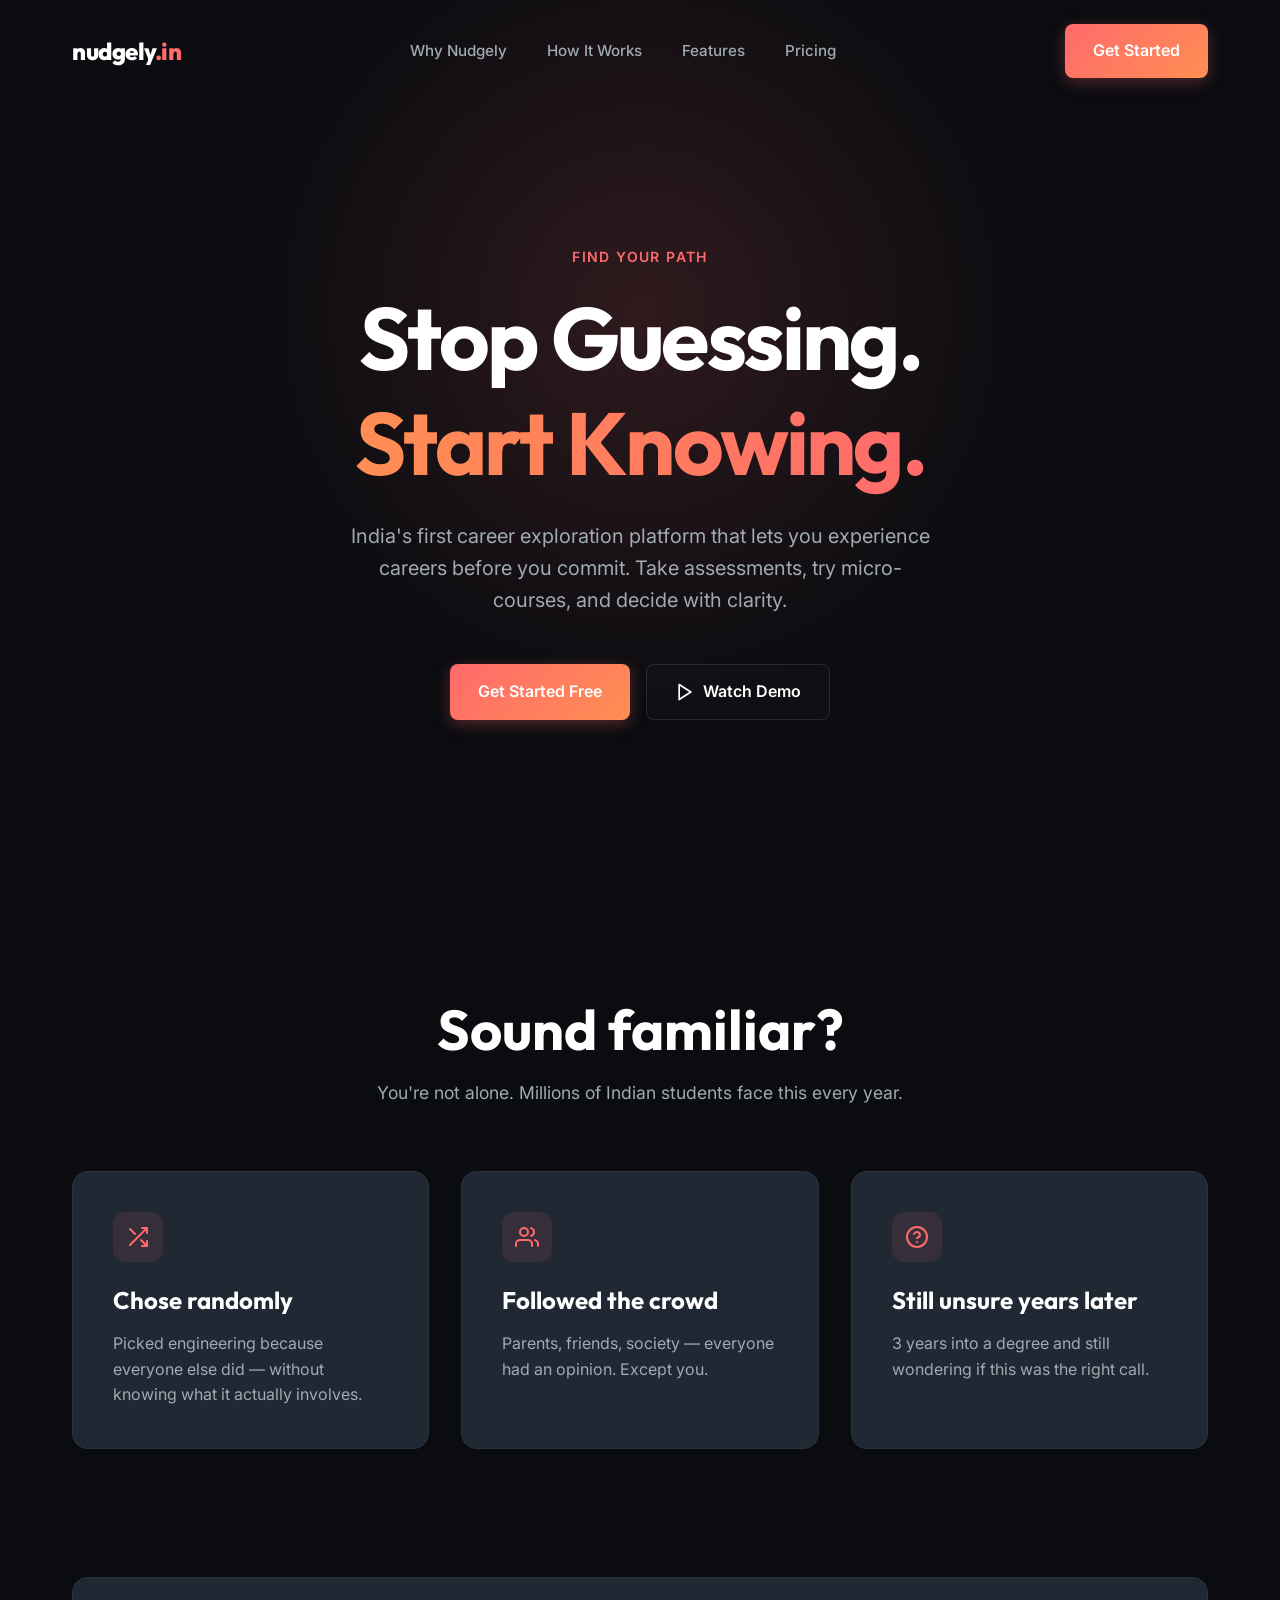
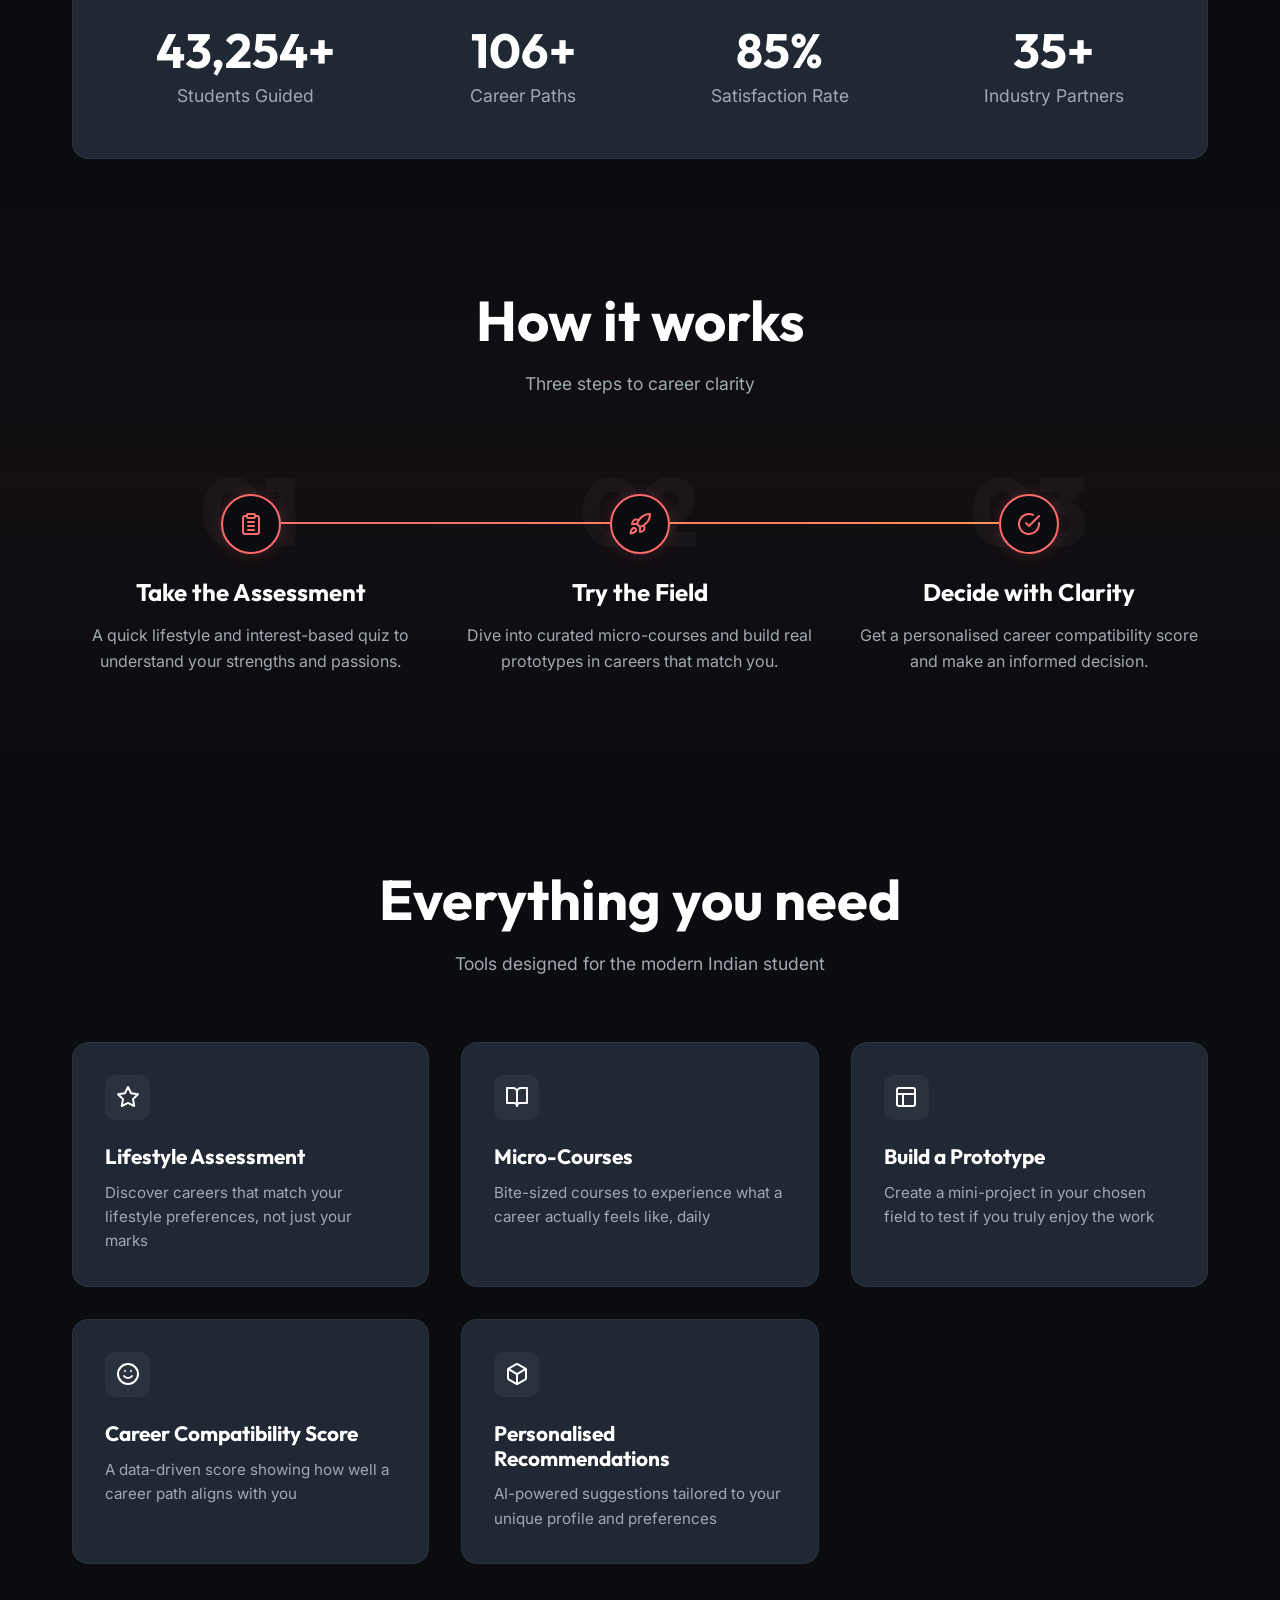
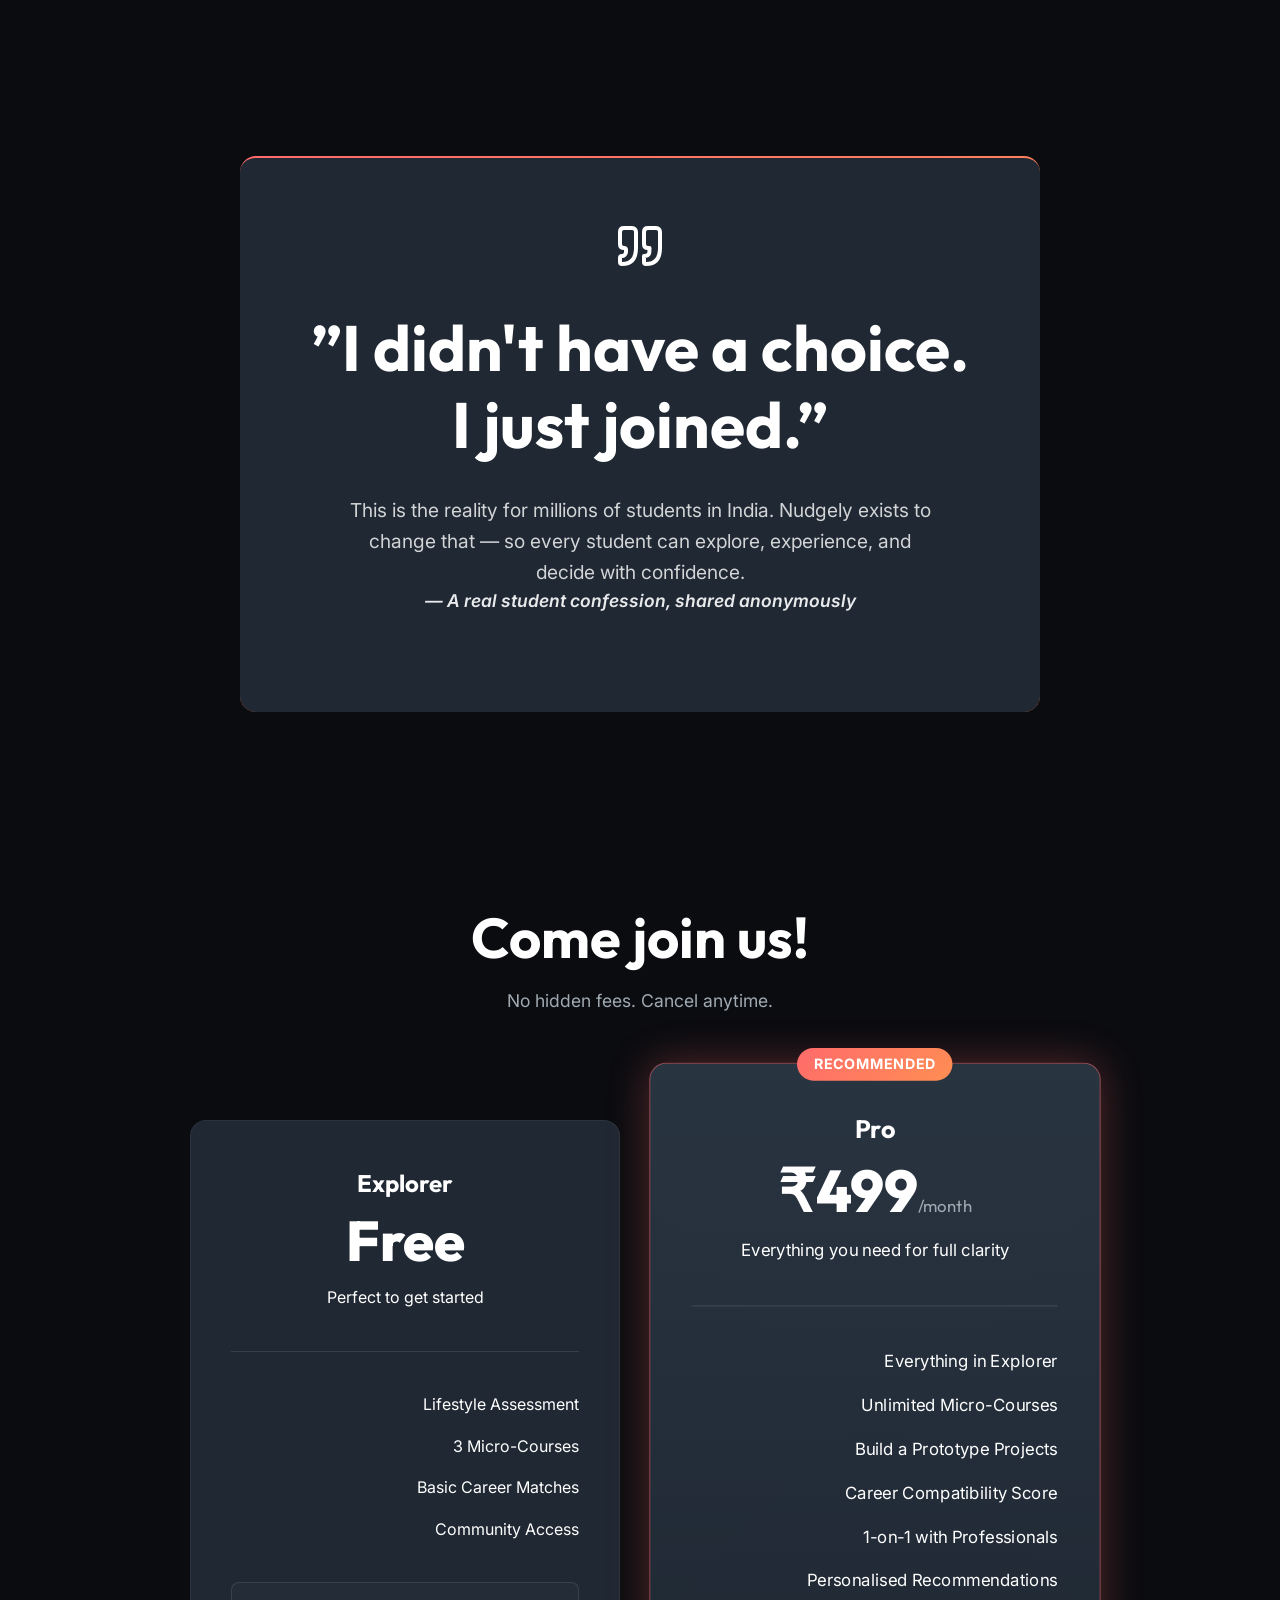
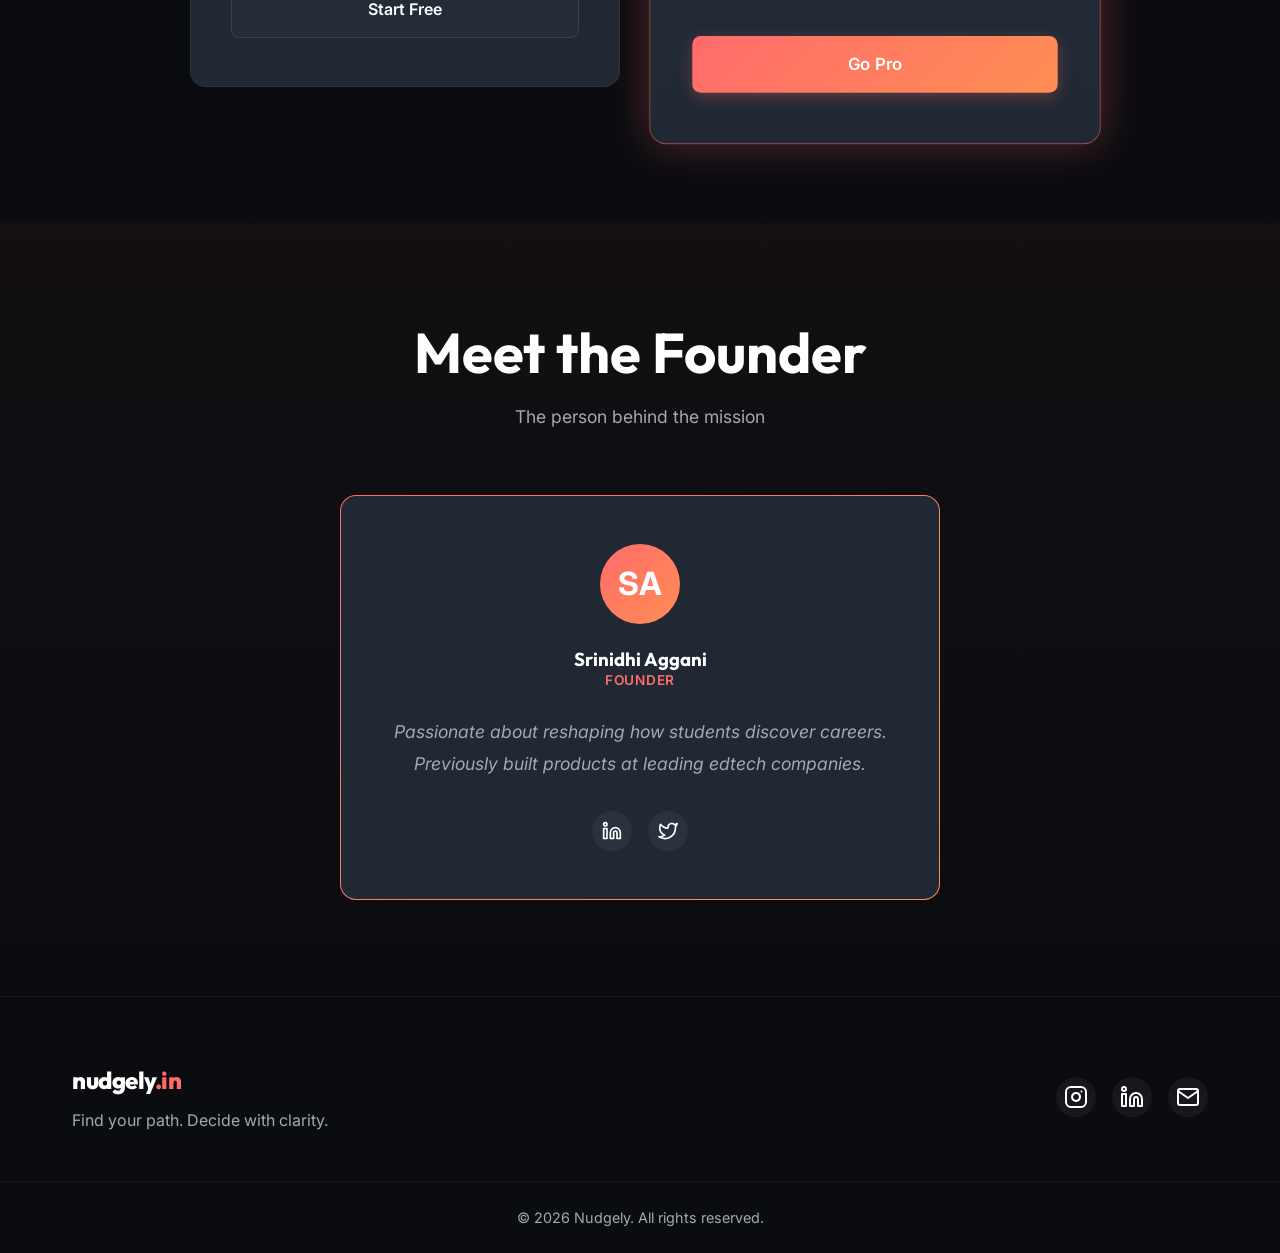
==== commit 863ff28b: "Initial commit for Nudgely.in" ====
--- a/index.html
+++ b/index.html
@@ -5,7 +5,7 @@
     <meta name="viewport" content="width=device-width, initial-scale=1.0">
     <title>Nudgely - Find Your Path</title>
     <meta name="description" content="India's first career exploration platform that lets you experience careers before you commit. Take assessments, try micro-courses, and decide with clarity.">
-    
+
     <!-- Google Fonts -->
     <link rel="preconnect" href="https://fonts.googleapis.com">
     <link rel="preconnect" href="https://fonts.gstatic.com" crossorigin>
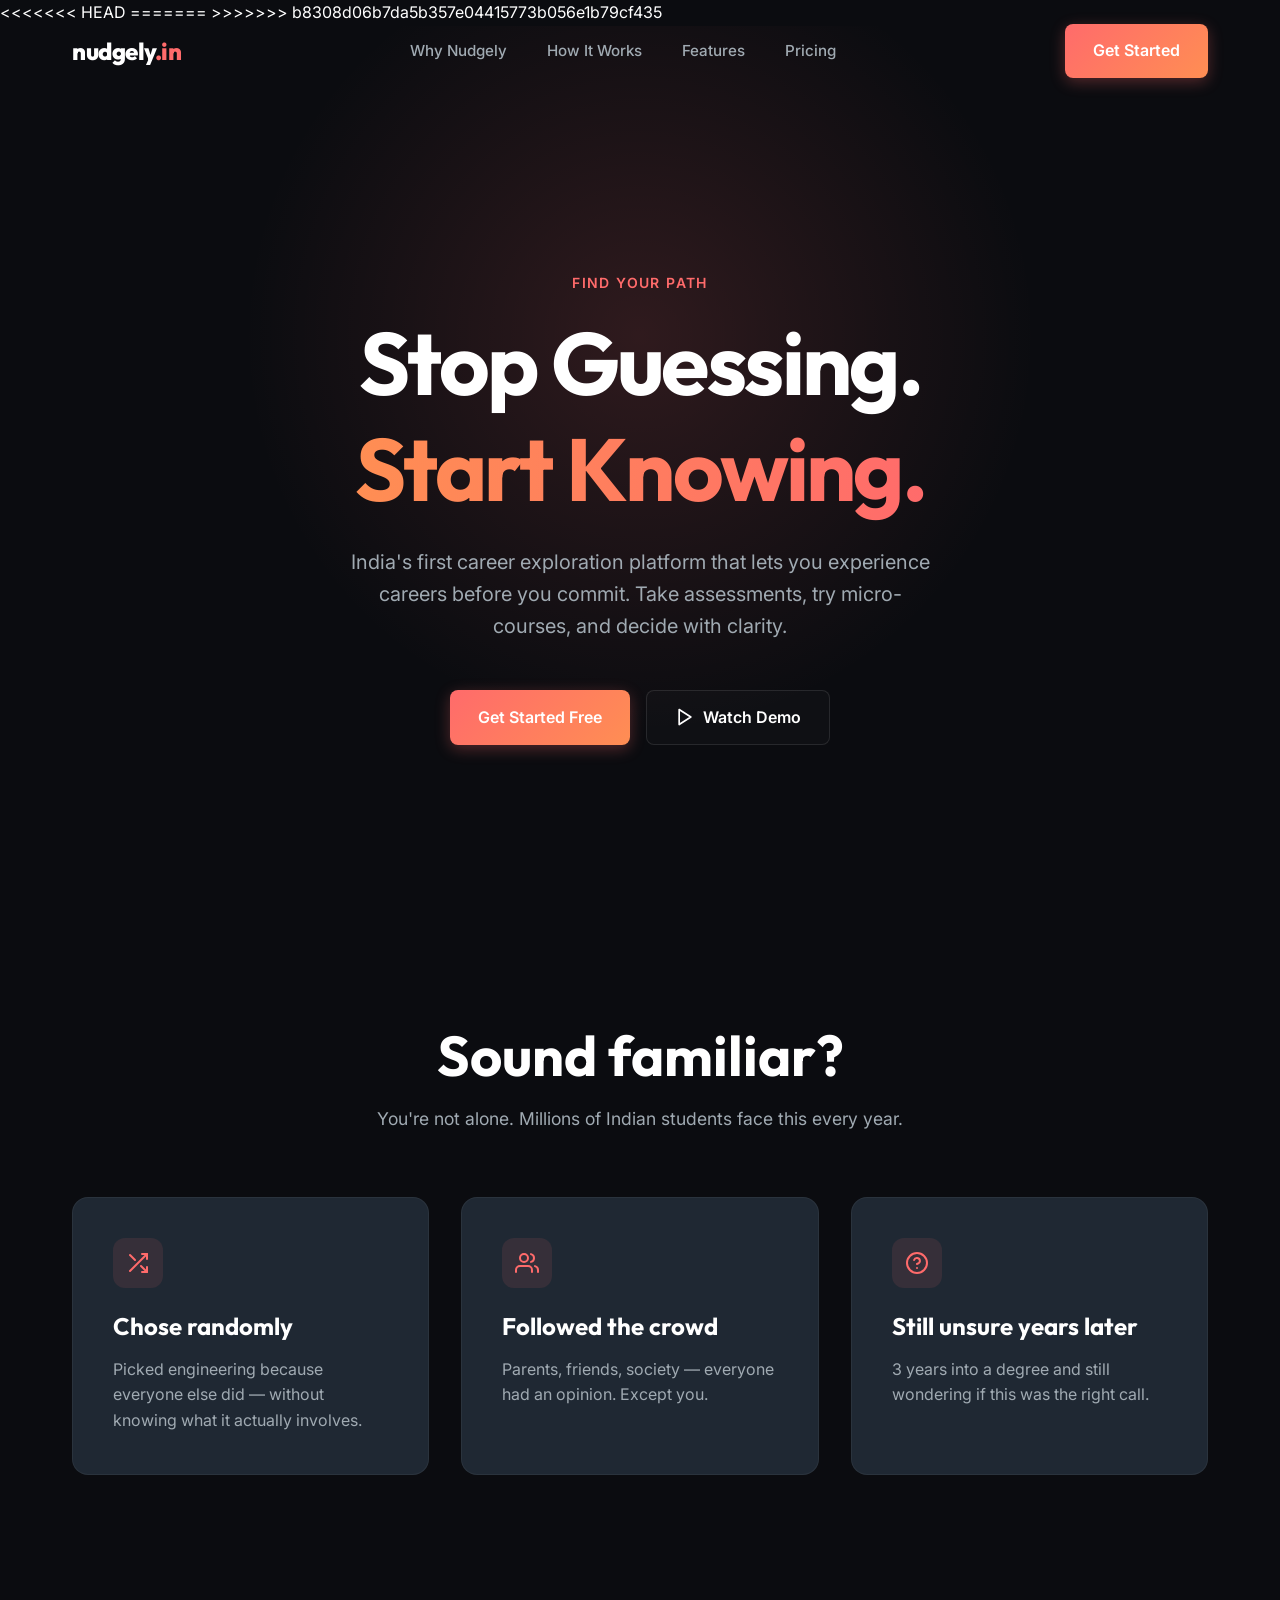
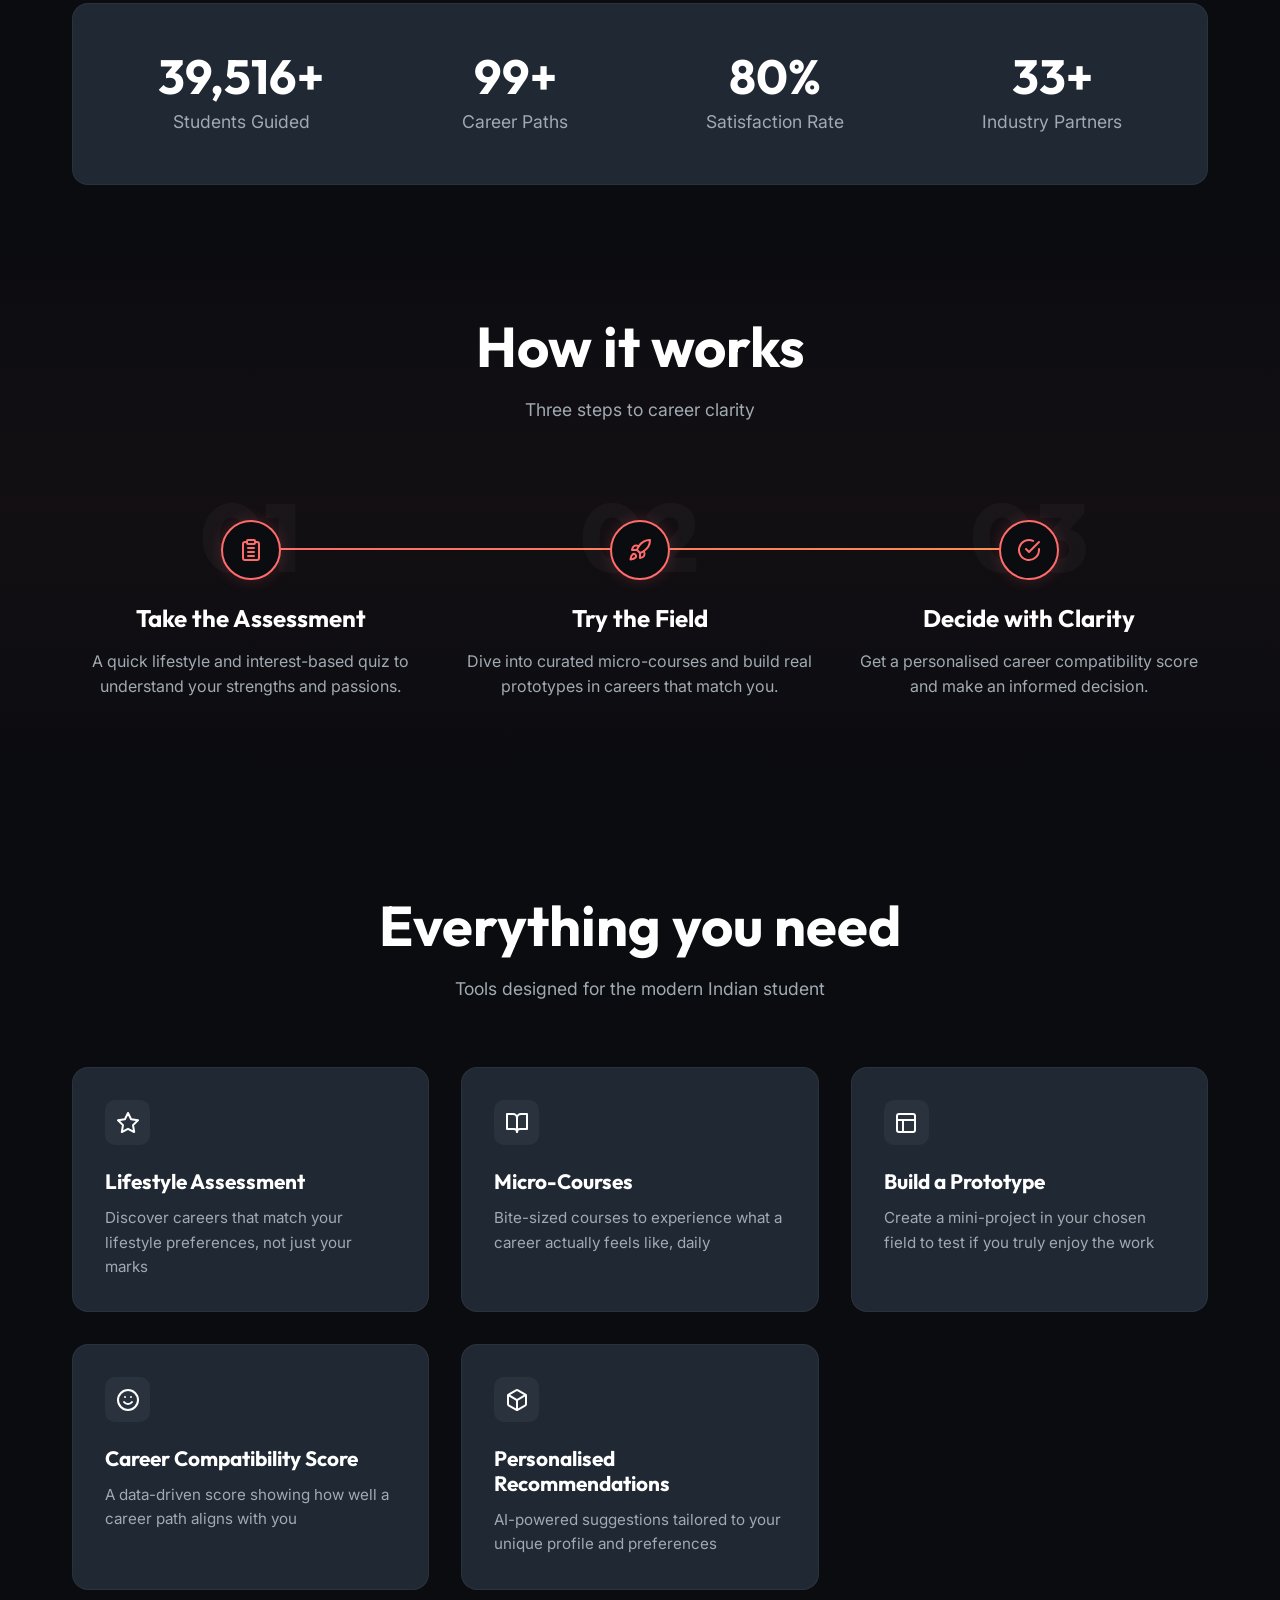
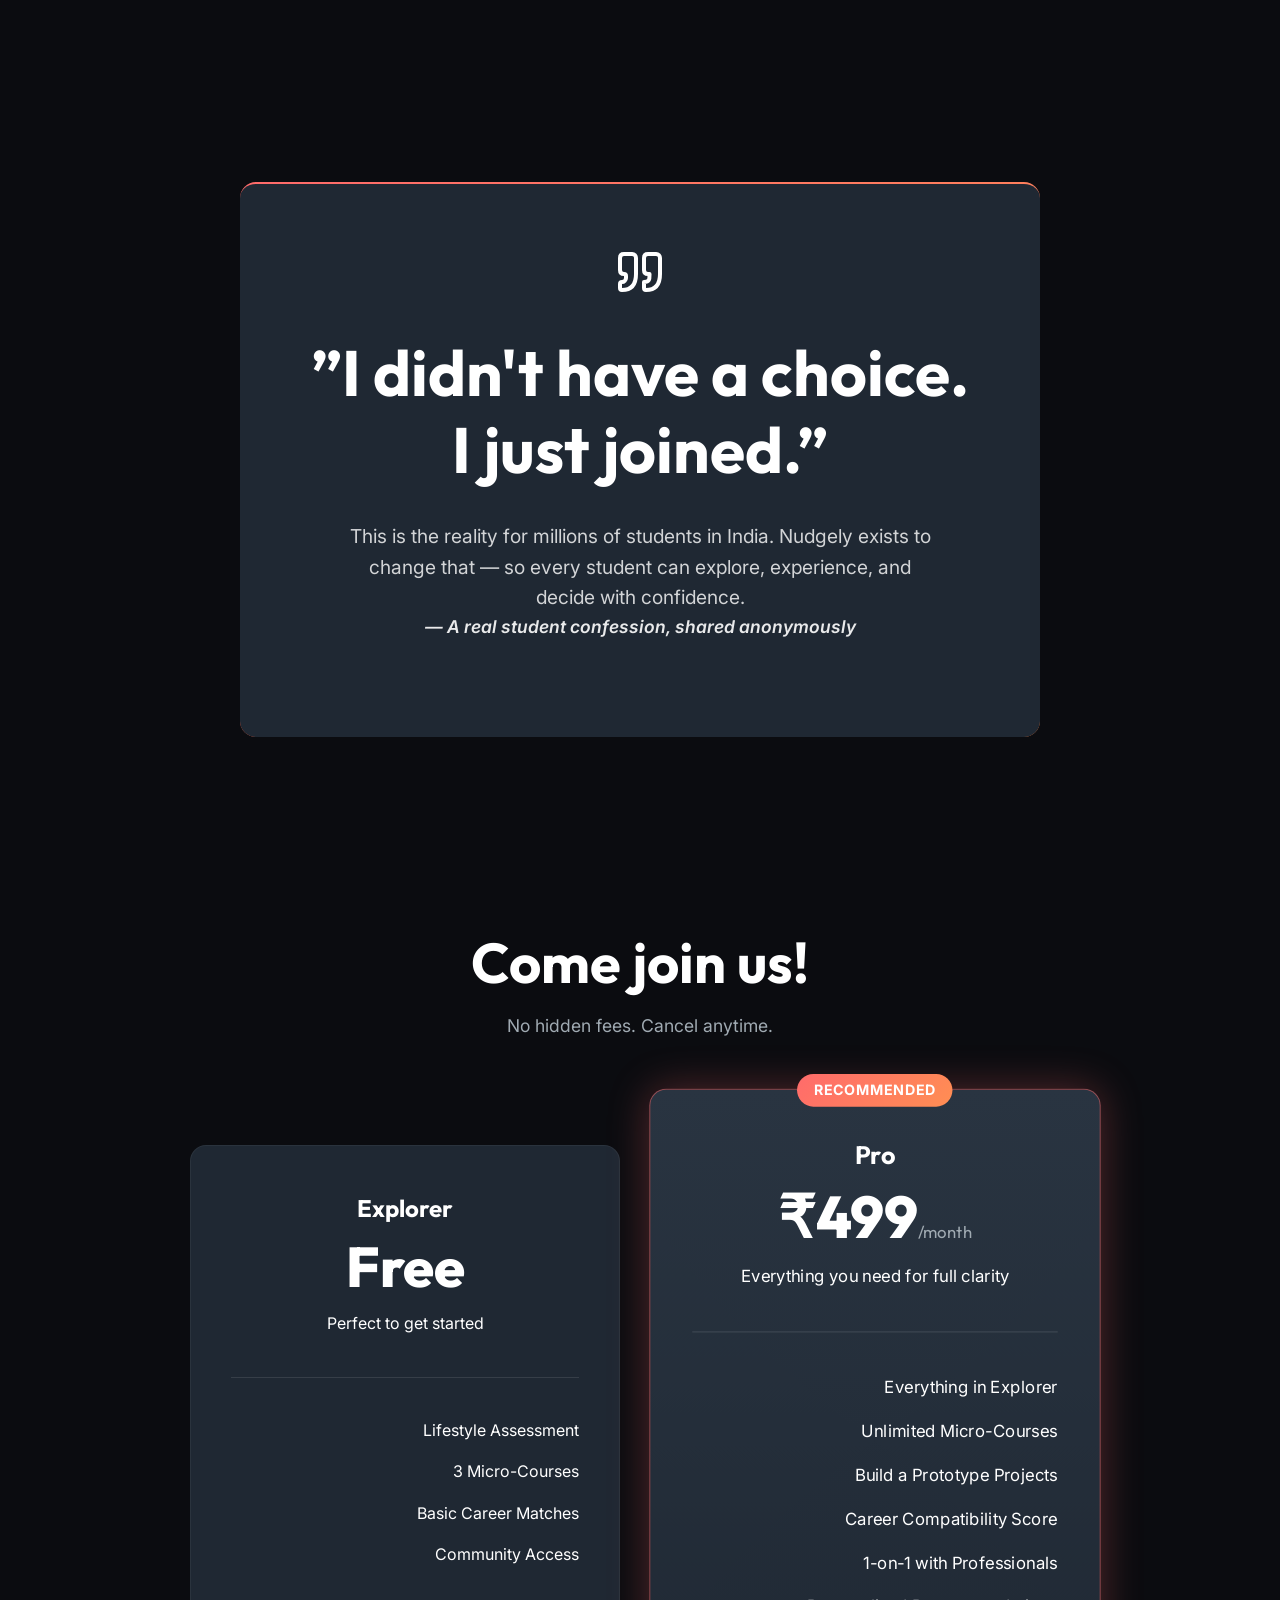
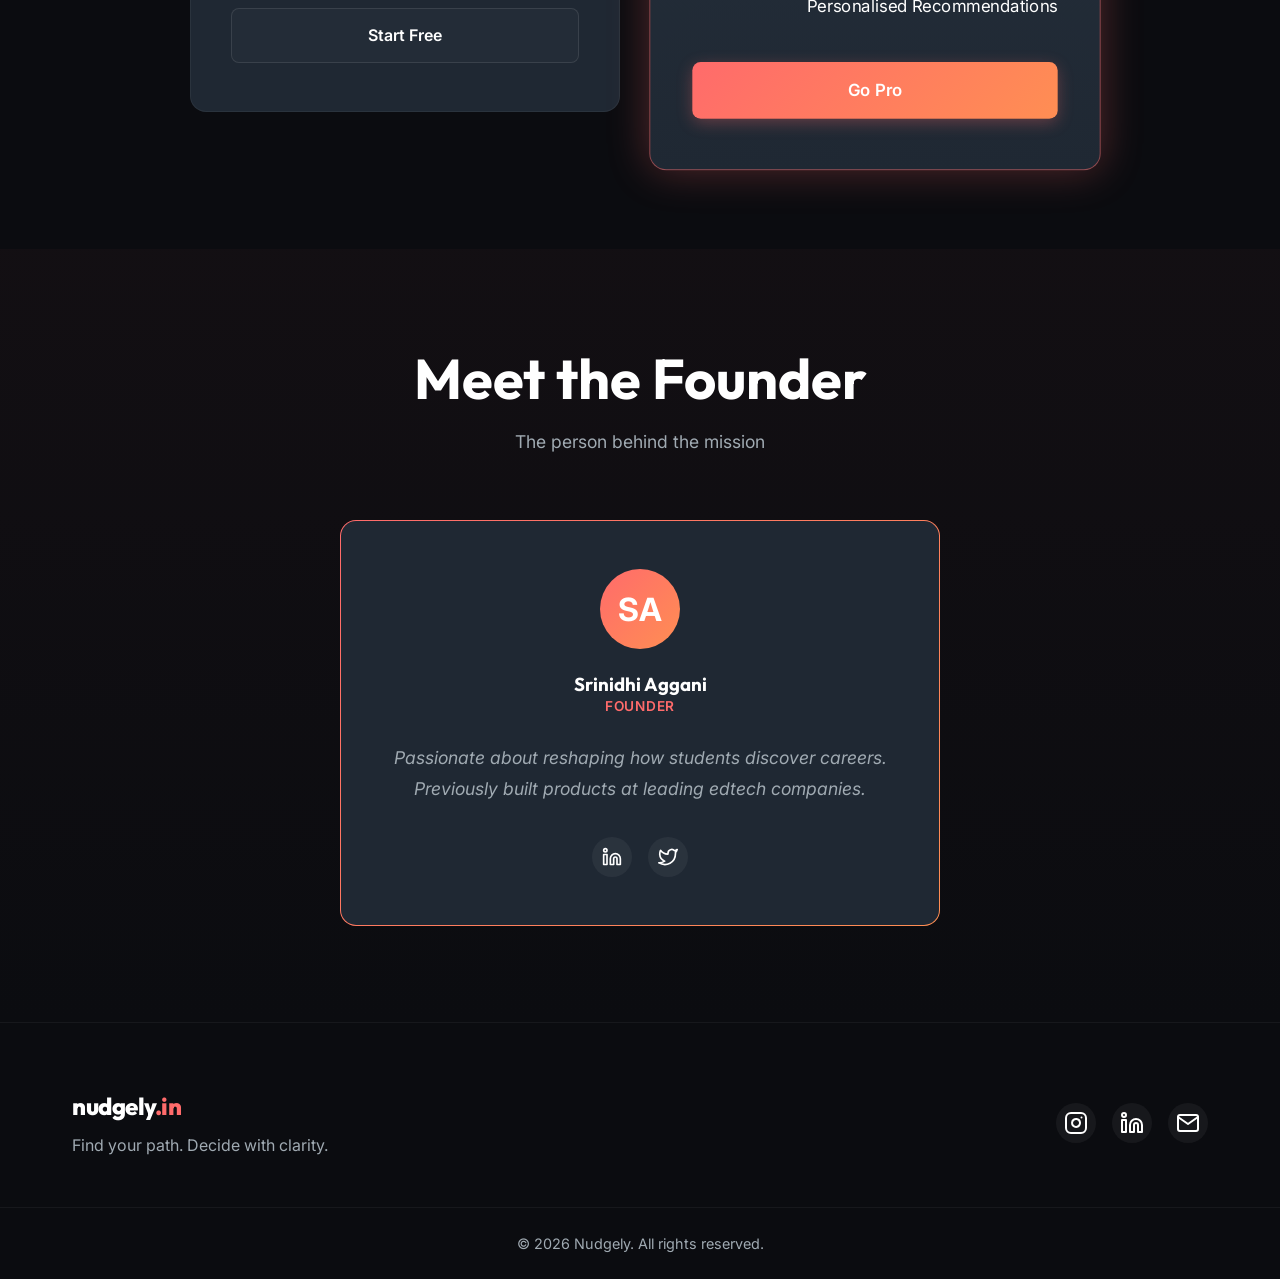
==== commit a7d78120: "fix merge conflict" ====
--- a/index.html
+++ b/index.html
@@ -5,7 +5,11 @@
     <meta name="viewport" content="width=device-width, initial-scale=1.0">
     <title>Nudgely - Find Your Path</title>
     <meta name="description" content="India's first career exploration platform that lets you experience careers before you commit. Take assessments, try micro-courses, and decide with clarity.">
-
+<<<<<<< HEAD
+
+=======
+    
+>>>>>>> b8308d06b7da5b357e04415773b056e1b79cf435
     <!-- Google Fonts -->
     <link rel="preconnect" href="https://fonts.googleapis.com">
     <link rel="preconnect" href="https://fonts.gstatic.com" crossorigin>
